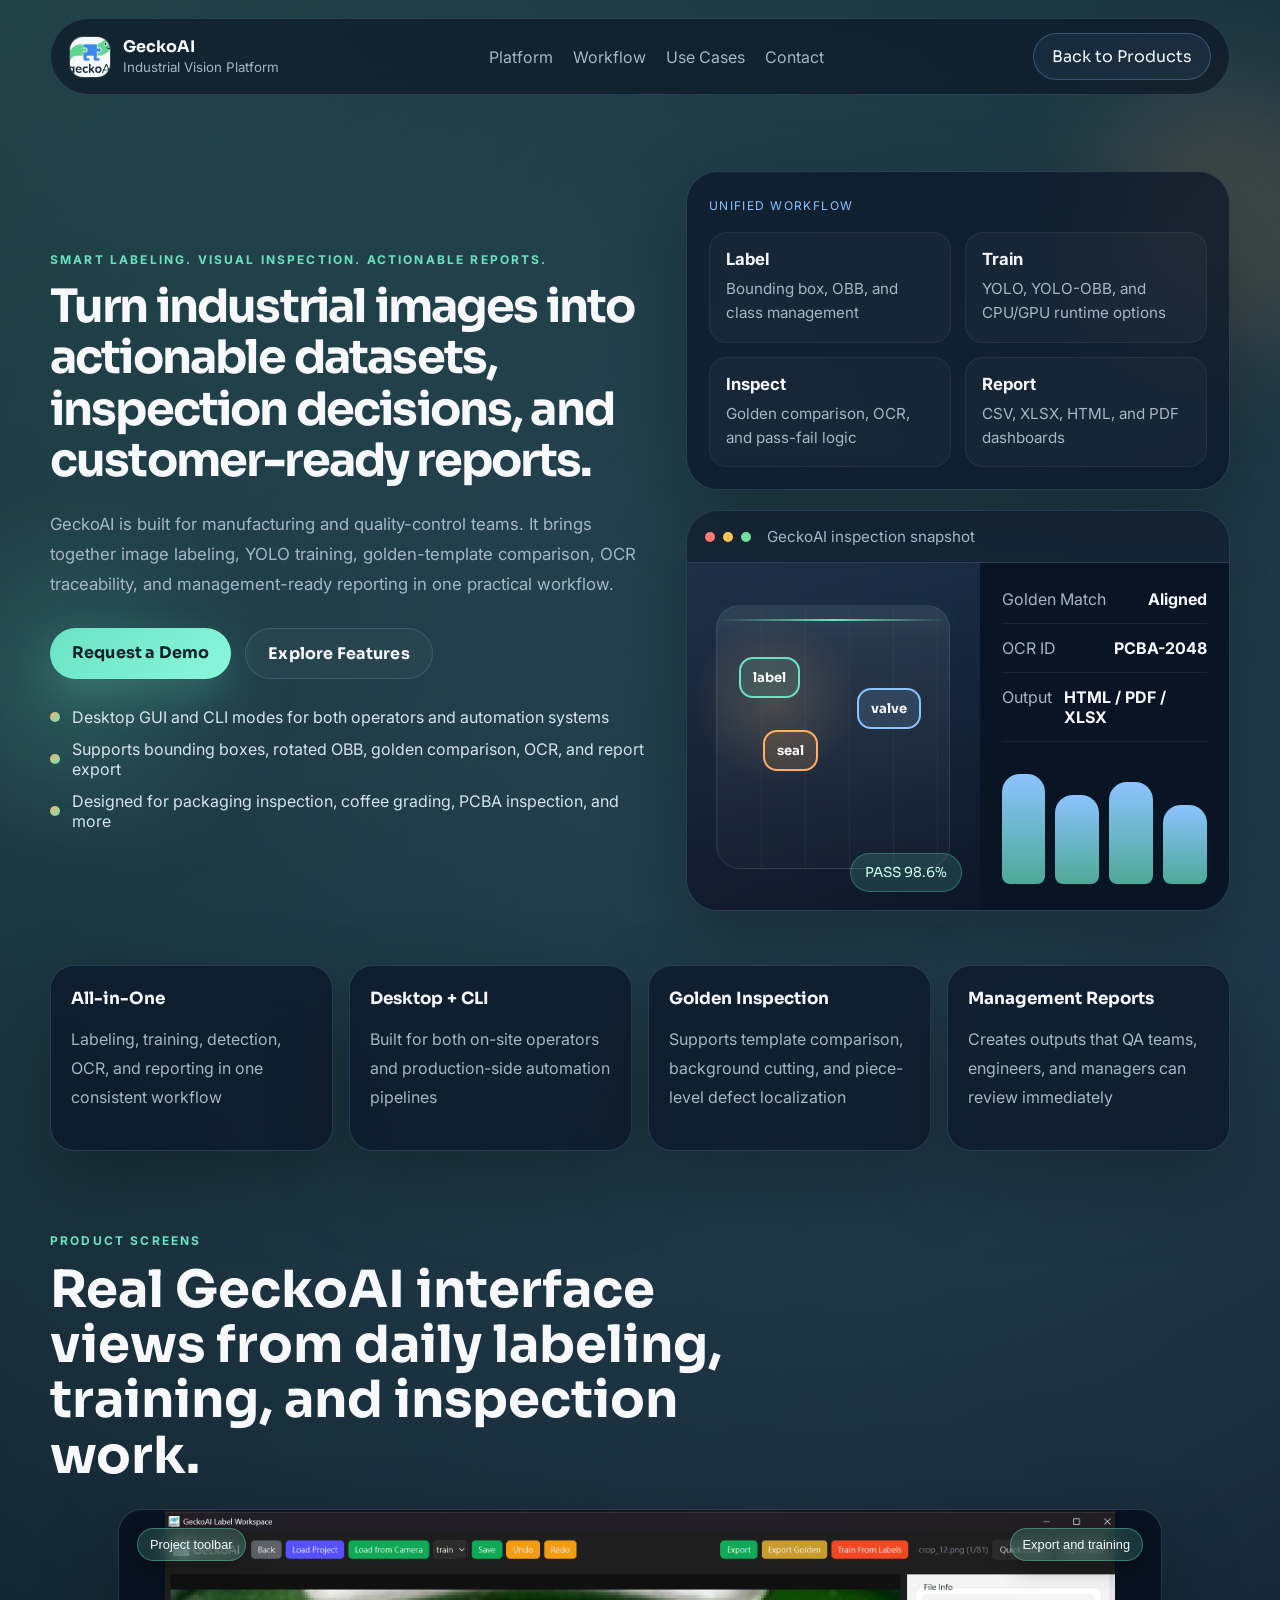
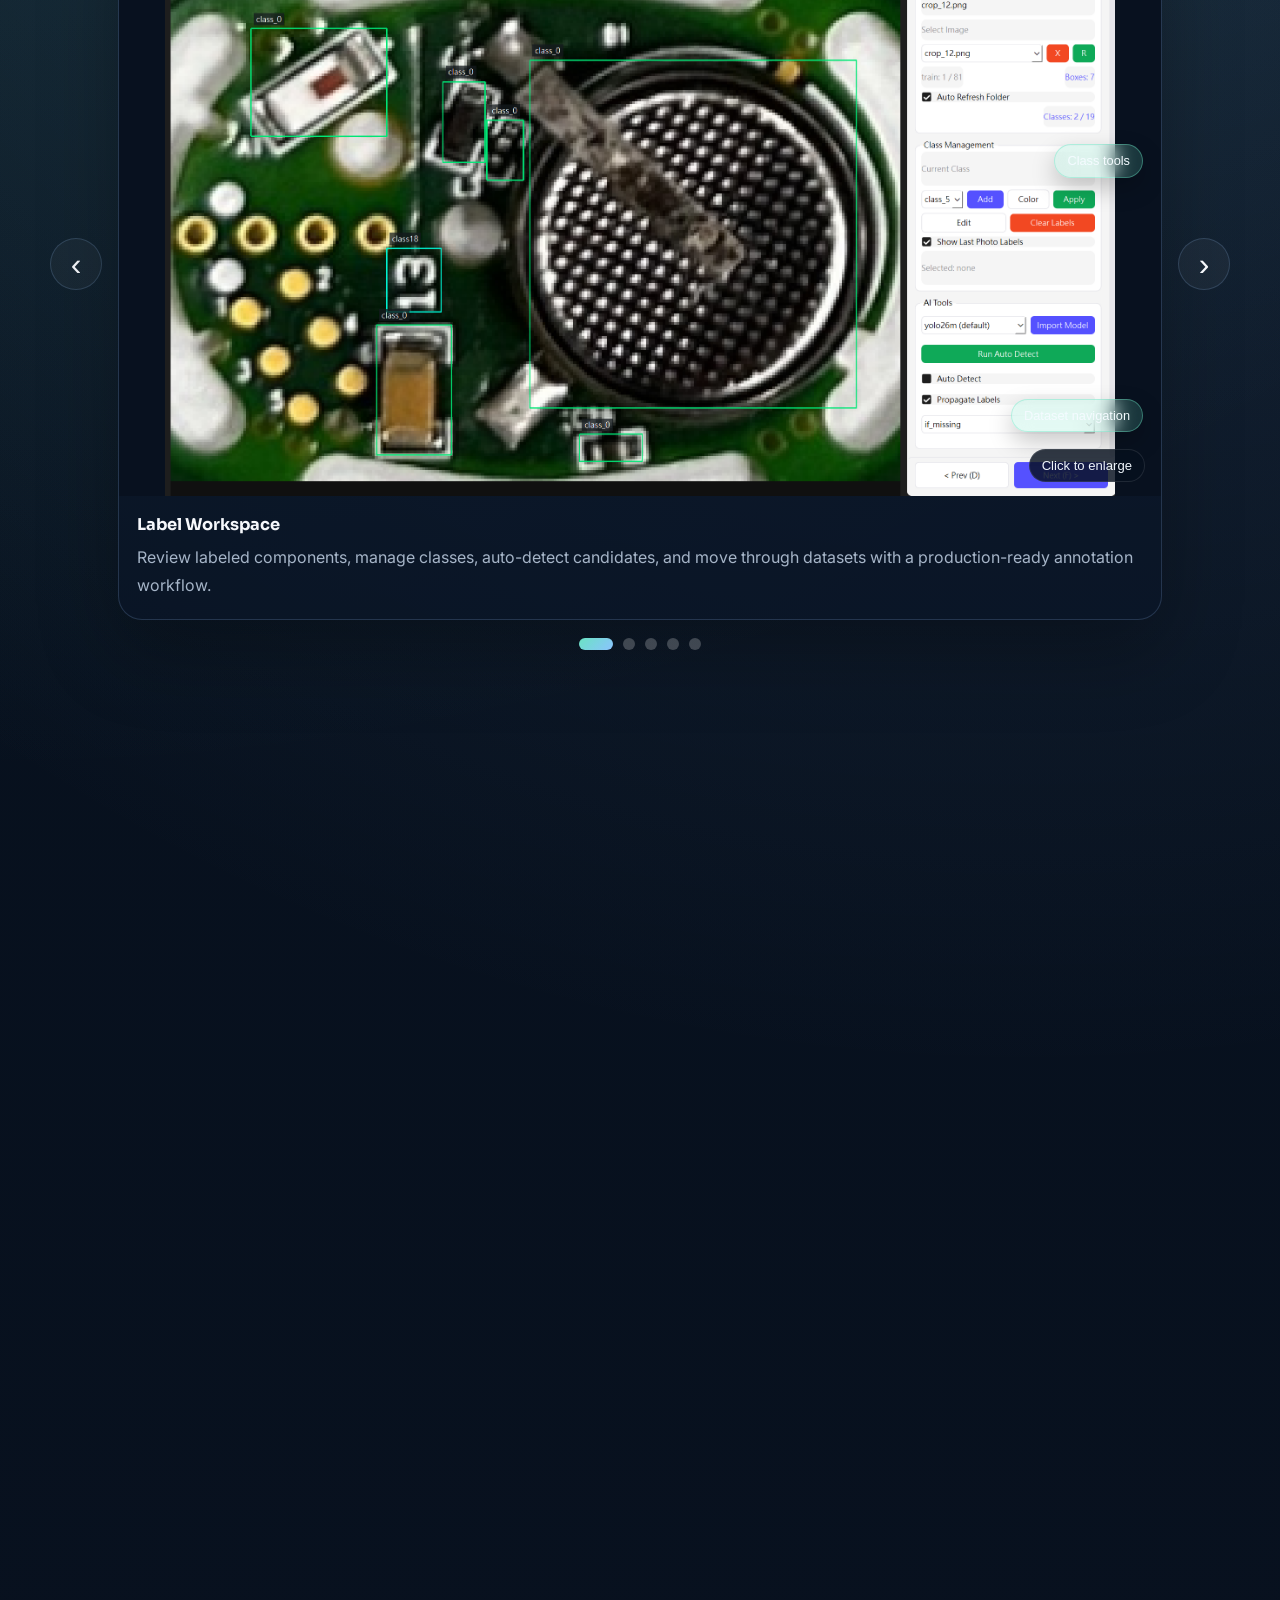
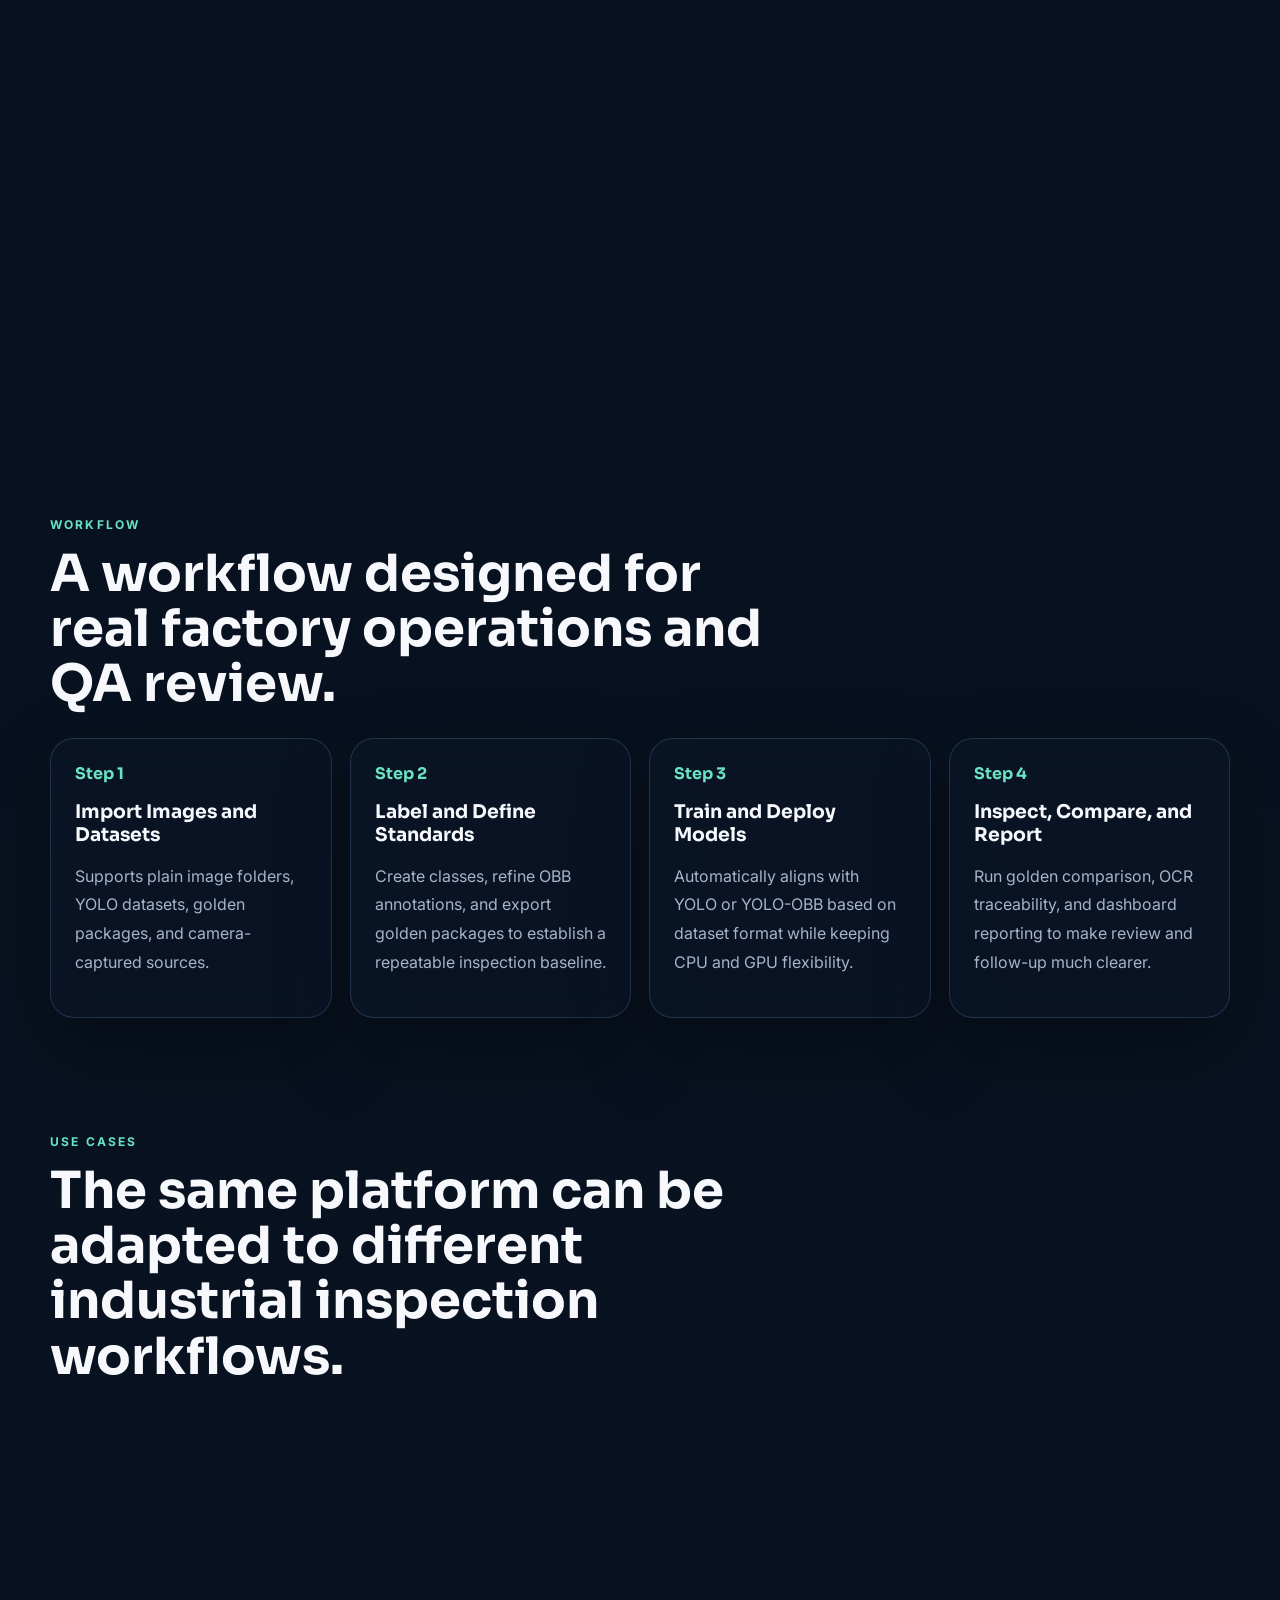
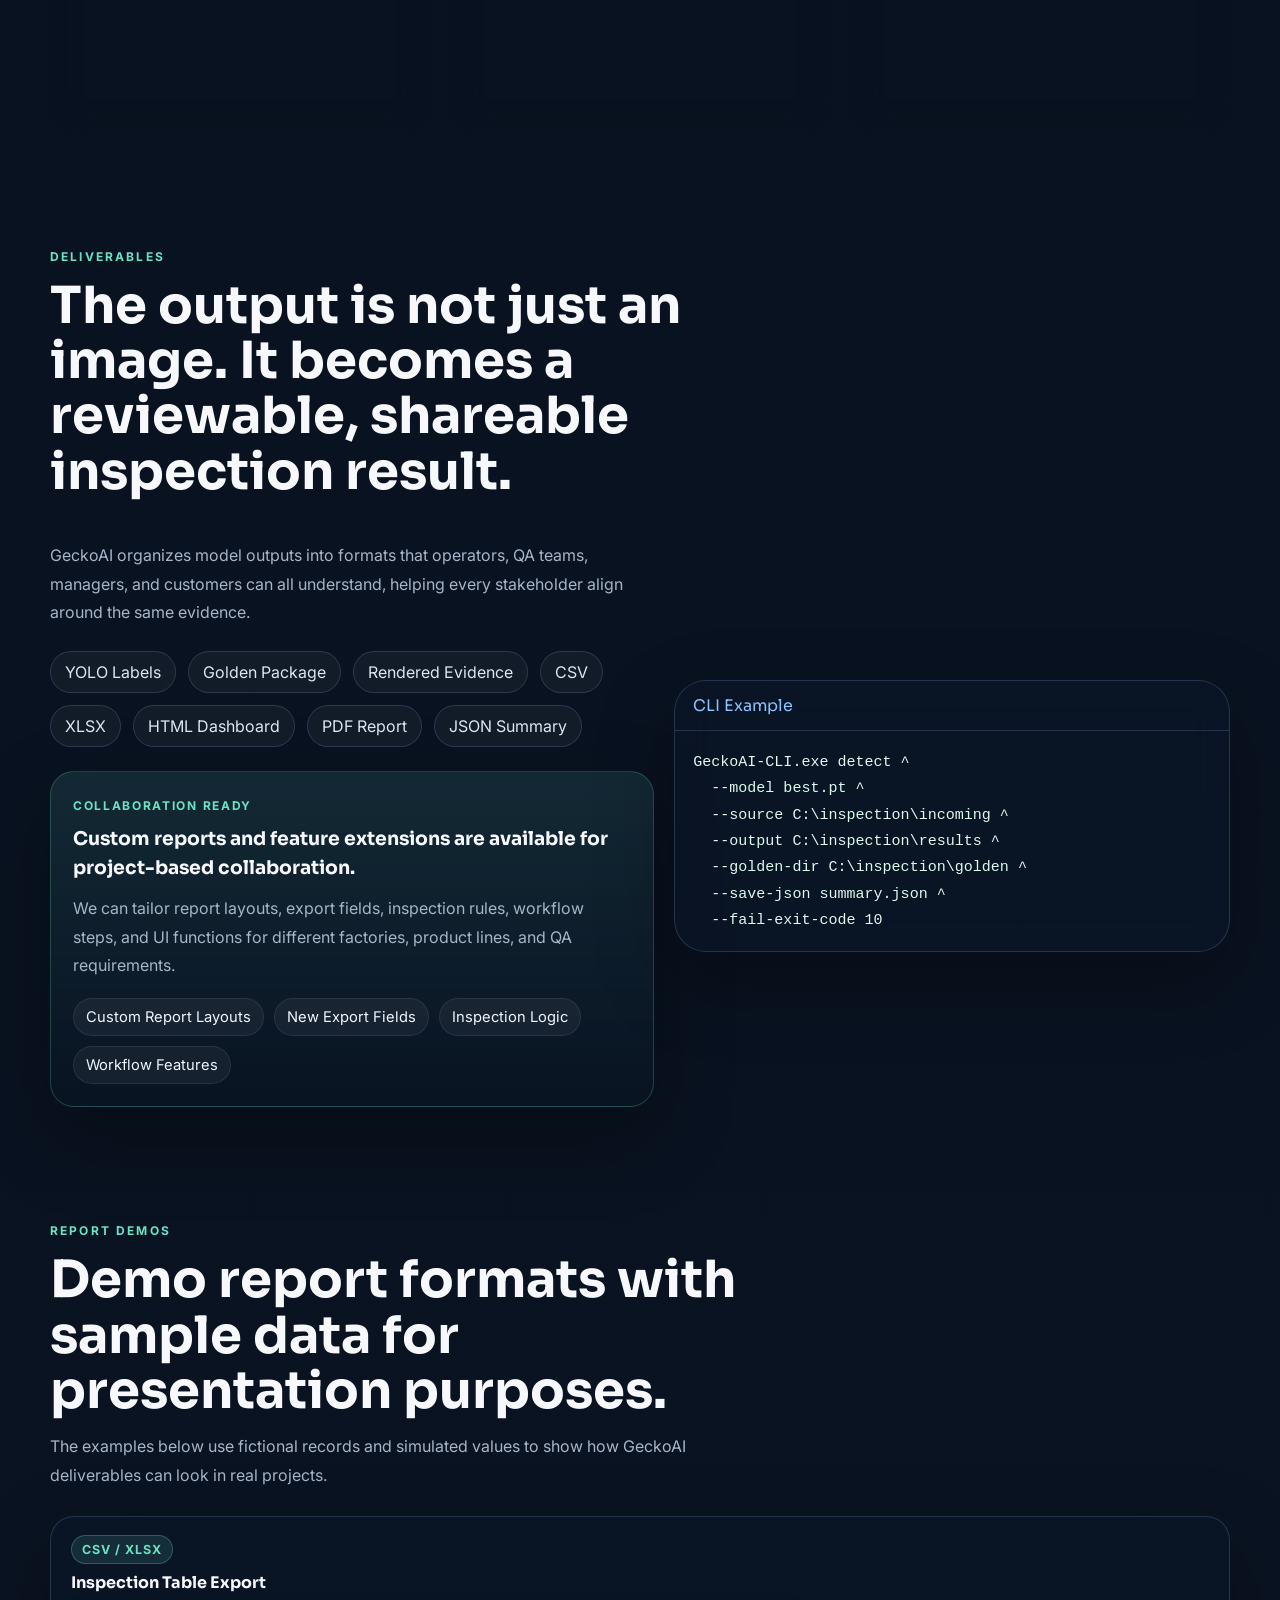
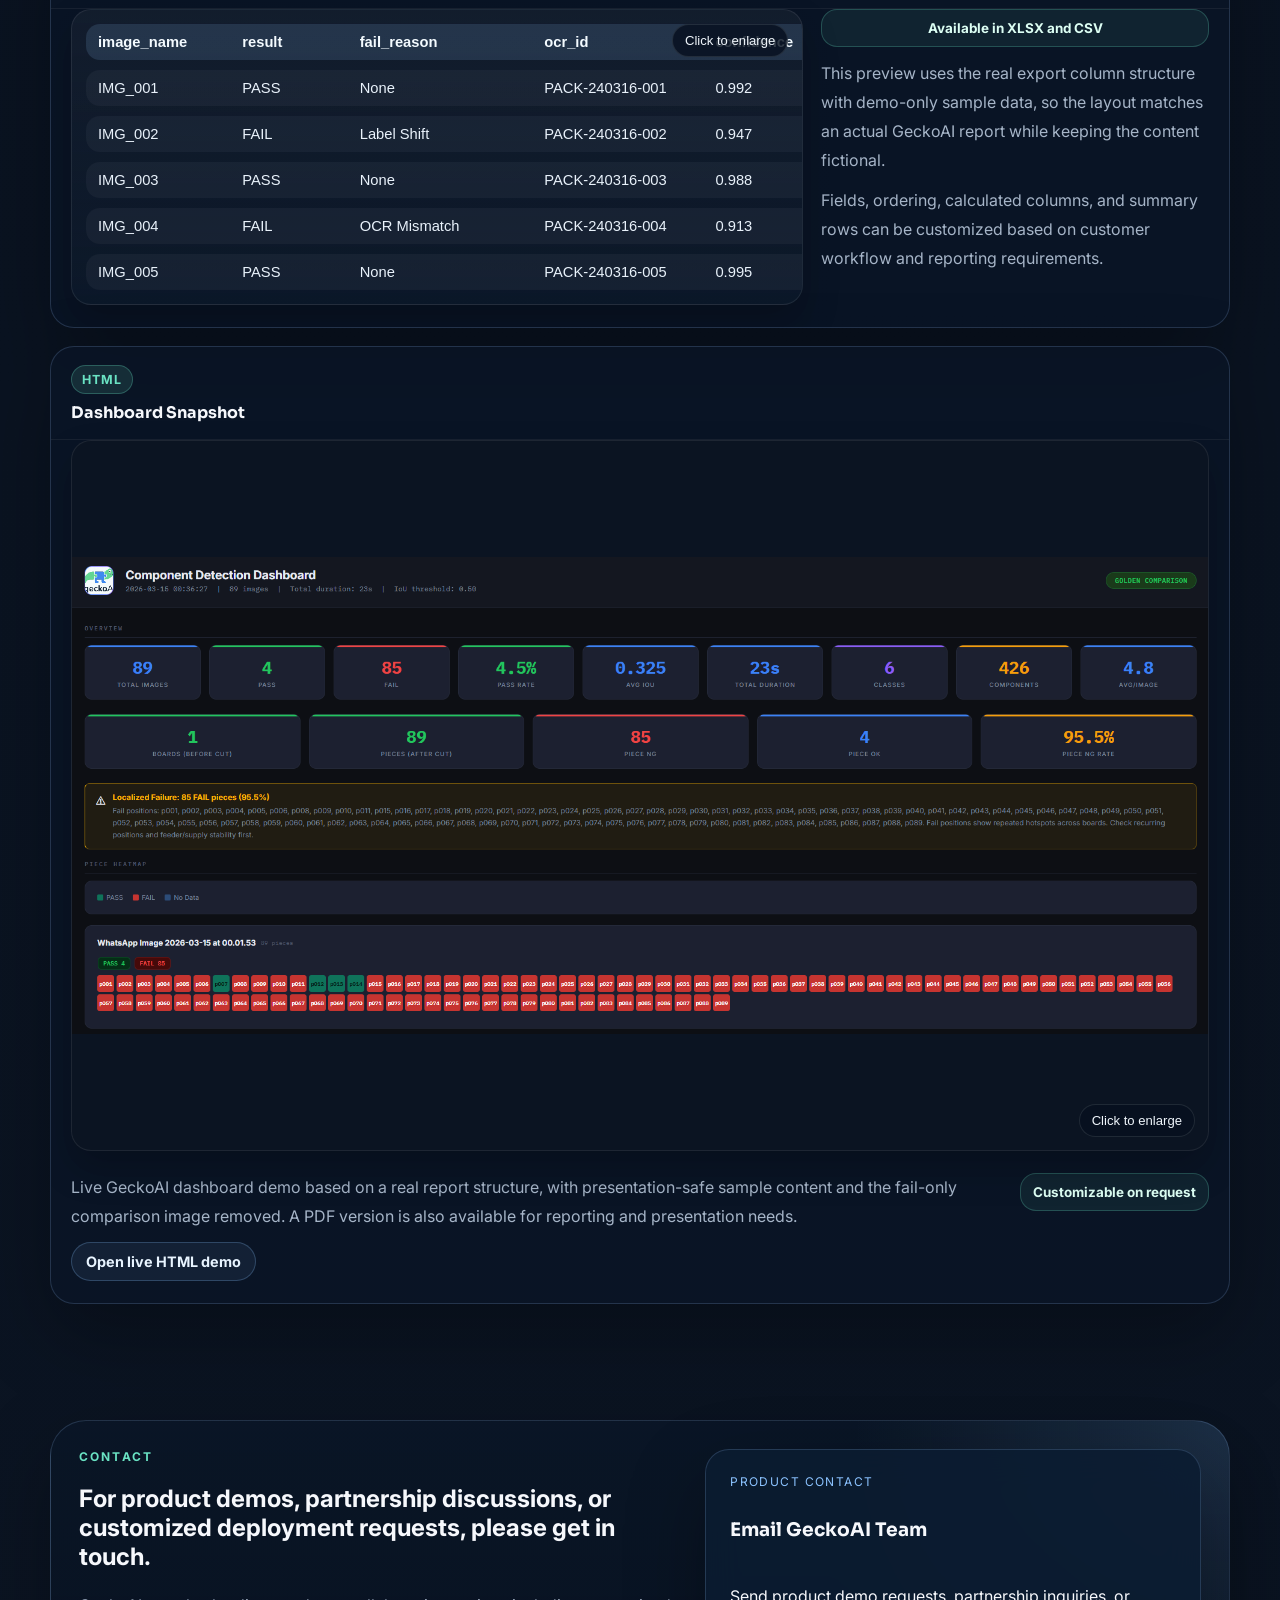
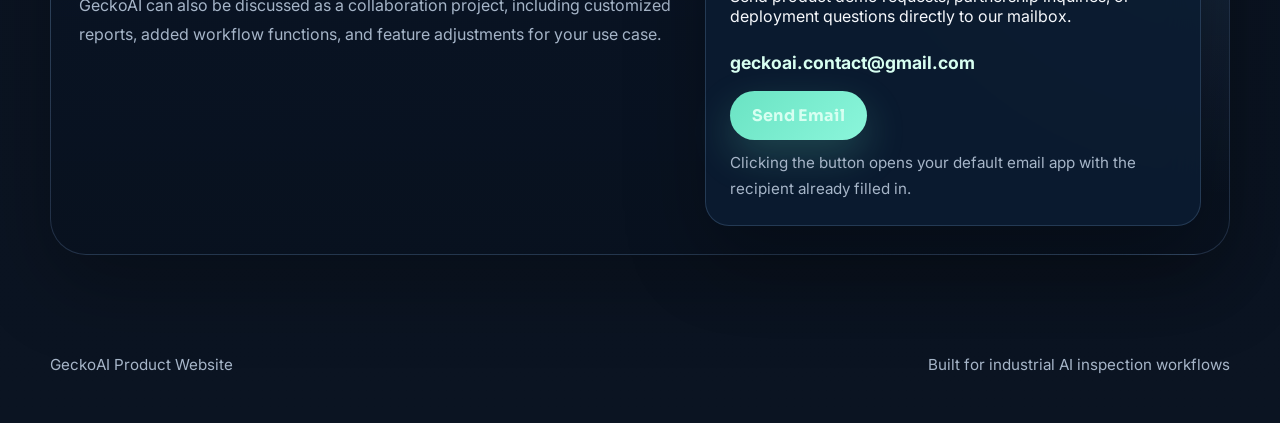
==== computer-vision.html @ 3395bbac "Build multi-product GeckoAI website and monitoring page # Conflicts: #	index.html #	styles.css" ====
<!doctype html>
<html lang="en">
<head>
  <meta charset="utf-8" />
  <meta name="viewport" content="width=device-width, initial-scale=1" />
  <title>GeckoAI | Industrial Vision Platform</title>
  <meta
    name="description"
    content="GeckoAI is an industrial AI vision platform that combines labeling, training, detection, golden comparison, OCR, and reporting."
  />
  <link rel="preconnect" href="https://fonts.googleapis.com" />
  <link rel="preconnect" href="https://fonts.gstatic.com" crossorigin />
  <link
    href="https://fonts.googleapis.com/css2?family=Inter:wght@400;500;700;800&family=Sora:wght@400;600;700;800&display=swap"
    rel="stylesheet"
  />
  <link rel="stylesheet" href="styles.css" />
</head>
<body>
  <div class="site-shell">
    <header class="topbar">
      <a class="brand" href="index.html">
        <span class="brand-mark">
          <img src="assets/app-logo.png" alt="GeckoAI app logo" />
        </span>
        <span class="brand-text">
          <strong>GeckoAI</strong>
          <small>Industrial Vision Platform</small>
        </span>
      </a>
      <nav class="nav">
        <a href="#platform">Platform</a>
        <a href="#workflow">Workflow</a>
        <a href="#scenarios">Use Cases</a>
        <a href="#contact">Contact</a>
      </nav>
      <a class="nav-cta" href="index.html">
        Back to Products
      </a>
    </header>

    <main>
      <section class="hero reveal" id="hero">
        <div class="hero-copy">
          <p class="eyebrow">Smart Labeling. Visual Inspection. Actionable Reports.</p>
          <h1 class="hero-title-compact">Turn industrial images into actionable datasets, inspection decisions, and customer-ready reports.</h1>
          <p class="hero-lead">
            GeckoAI is built for manufacturing and quality-control teams. It brings together image labeling,
            YOLO training, golden-template comparison, OCR traceability, and management-ready reporting in one practical workflow.
          </p>
          <div class="hero-actions">
            <a class="button button-primary" href="#contact">Request a Demo</a>
            <a class="button button-secondary" href="#platform">Explore Features</a>
          </div>
          <ul class="hero-points">
            <li>Desktop GUI and CLI modes for both operators and automation systems</li>
            <li>Supports bounding boxes, rotated OBB, golden comparison, OCR, and report export</li>
            <li>Designed for packaging inspection, coffee grading, PCBA inspection, and more</li>
          </ul>
        </div>

        <div class="hero-stage">
          <div class="signal-card glass">
            <span class="signal-label">Unified Workflow</span>
            <div class="signal-grid">
              <div>
                <strong>Label</strong>
                <p>Bounding box, OBB, and class management</p>
              </div>
              <div>
                <strong>Train</strong>
                <p>YOLO, YOLO-OBB, and CPU/GPU runtime options</p>
              </div>
              <div>
                <strong>Inspect</strong>
                <p>Golden comparison, OCR, and pass-fail logic</p>
              </div>
              <div>
                <strong>Report</strong>
                <p>CSV, XLSX, HTML, and PDF dashboards</p>
              </div>
            </div>
          </div>

          <div class="preview-panel glass">
            <div class="preview-header">
              <span class="dot red"></span>
              <span class="dot amber"></span>
              <span class="dot green"></span>
              <span class="preview-title">GeckoAI inspection snapshot</span>
            </div>
            <div class="preview-content">
              <div class="preview-image">
                <span class="scan-line"></span>
                <div class="bbox one">label</div>
                <div class="bbox two">seal</div>
                <div class="bbox three">valve</div>
                <div class="status-chip pass">PASS 98.6%</div>
              </div>
              <div class="preview-report">
                <div class="report-row">
                  <span>Golden Match</span>
                  <strong>Aligned</strong>
                </div>
                <div class="report-row">
                  <span>OCR ID</span>
                  <strong>PCBA-2048</strong>
                </div>
                <div class="report-row">
                  <span>Output</span>
                  <strong>HTML / PDF / XLSX</strong>
                </div>
                <div class="report-bars">
                  <span style="--bar: 92%"></span>
                  <span style="--bar: 74%"></span>
                  <span style="--bar: 85%"></span>
                  <span style="--bar: 66%"></span>
                </div>
              </div>
            </div>
          </div>
        </div>
      </section>

      <section class="stats reveal">
        <article>
          <strong>All-in-One</strong>
          <p>Labeling, training, detection, OCR, and reporting in one consistent workflow</p>
        </article>
        <article>
          <strong>Desktop + CLI</strong>
          <p>Built for both on-site operators and production-side automation pipelines</p>
        </article>
        <article>
          <strong>Golden Inspection</strong>
          <p>Supports template comparison, background cutting, and piece-level defect localization</p>
        </article>
        <article>
          <strong>Management Reports</strong>
          <p>Creates outputs that QA teams, engineers, and managers can review immediately</p>
        </article>
      </section>

      <section class="section reveal" id="screenshots">
        <div class="section-heading">
          <p class="eyebrow">Product Screens</p>
          <h2>Real GeckoAI interface views from daily labeling, training, and inspection work.</h2>
        </div>
        <div class="carousel" data-carousel>
          <button class="carousel-arrow prev" type="button" aria-label="Previous screenshot" data-carousel-prev>
            &#8249;
          </button>
          <div class="carousel-viewport">
            <article class="shot-card is-active" data-slide>
              <button class="shot-image-button" type="button" data-lightbox-trigger data-lightbox-src="assets/label-ui.png" data-lightbox-title="Label Workspace">
                <img src="assets/label-ui.png" alt="GeckoAI label workspace screenshot" />
                <span class="shot-zoom">Click to enlarge</span>
                <span class="shot-tag top-left">Project toolbar</span>
                <span class="shot-tag top-right">Export and training</span>
                <span class="shot-tag mid-right">Class tools</span>
                <span class="shot-tag bottom-right">Dataset navigation</span>
              </button>
              <div class="shot-copy">
                <strong>Label Workspace</strong>
                <p>Review labeled components, manage classes, auto-detect candidates, and move through datasets with a production-ready annotation workflow.</p>
              </div>
            </article>
            <article class="shot-card" data-slide>
              <button class="shot-image-button" type="button" data-lightbox-trigger data-lightbox-src="assets/detect-ui.png" data-lightbox-title="Detect Workspace">
                <img src="assets/detect-ui.png" alt="GeckoAI detect workspace screenshot" />
                <span class="shot-zoom">Click to enlarge</span>
                <span class="shot-tag top-left">Detection overlays</span>
                <span class="shot-tag top-right">Mode controls</span>
                <span class="shot-tag mid-right">Detected classes</span>
                <span class="shot-tag bottom-right">Fast image review</span>
              </button>
              <div class="shot-copy">
                <strong>Detect Workspace</strong>
                <p>Inspect product images with detection overlays, class summaries, and a focused review panel for fast pass-fail analysis.</p>
              </div>
            </article>
            <article class="shot-card" data-slide>
              <button class="shot-image-button" type="button" data-lightbox-trigger data-lightbox-src="assets/train-ui.png" data-lightbox-title="Training Setup">
                <img src="assets/train-ui.png" alt="GeckoAI training settings screenshot" />
                <span class="shot-zoom">Click to enlarge</span>
                <span class="shot-tag top-right">Theme switch</span>
                <span class="shot-tag mid-left">Output path</span>
                <span class="shot-tag mid-right">Model and device</span>
                <span class="shot-tag bottom-center">Guided training flow</span>
              </button>
              <div class="shot-copy">
                <strong>Training Setup</strong>
                <p>Configure output paths, model weights, epochs, image size, and device settings inside a clean step-by-step training workflow.</p>
              </div>
            </article>
            <article class="shot-card" data-slide>
              <button class="shot-image-button" type="button" data-lightbox-trigger data-lightbox-src="demo-reports/demobeforecut.jpeg" data-lightbox-title="Background Cut Result">
                <img src="demo-reports/demobeforecut.jpeg" alt="GeckoAI background cut source image" />
                <span class="shot-zoom">Click to enlarge</span>
                <span class="shot-tag top-left">Background removed</span>
                <span class="shot-tag top-right">Golden board output</span>
                <span class="shot-tag bottom-center">Ready for comparison workflow</span>
              </button>
              <div class="shot-copy">
                <strong>Background Cut</strong>
                <p>Extract the product region from a noisy image background so downstream golden comparison and defect inspection stay focused on the true board area.</p>
              </div>
            </article>
            <article class="shot-card" data-slide>
              <button class="shot-image-button" type="button" data-lightbox-trigger data-lightbox-src="assets/template-cut-piece.png" data-lightbox-title="Template Cut Result">
                <img src="assets/template-cut-piece.png" alt="GeckoAI template cut piece result" />
                <span class="shot-zoom">Click to enlarge</span>
                <span class="shot-tag top-left">Template piece</span>
                <span class="shot-tag top-right">Golden reference crop</span>
                <span class="shot-tag bottom-center">Used for piece-level matching</span>
              </button>
              <div class="shot-copy">
                <strong>Template Cut</strong>
                <p>Generate reusable golden-template pieces for component-level matching, alignment checks, and localized inspection logic in repeatable QA flows.</p>
              </div>
            </article>
          </div>
          <button class="carousel-arrow next" type="button" aria-label="Next screenshot" data-carousel-next>
            &#8250;
          </button>
        </div>
        <div class="carousel-dots" data-carousel-dots>
          <button class="is-active" type="button" aria-label="Go to screenshot 1" data-carousel-dot></button>
          <button type="button" aria-label="Go to screenshot 2" data-carousel-dot></button>
          <button type="button" aria-label="Go to screenshot 3" data-carousel-dot></button>
          <button type="button" aria-label="Go to screenshot 4" data-carousel-dot></button>
          <button type="button" aria-label="Go to screenshot 5" data-carousel-dot></button>
        </div>
      </section>

      <section class="section reveal" id="platform">
        <div class="section-heading">
          <p class="eyebrow">Platform Capabilities</p>
          <h2>One platform connecting dataset preparation, model training, and inspection decisions.</h2>
        </div>
        <div class="card-grid">
          <article class="feature-card">
            <span class="card-index">01</span>
            <h3>Label Workspace</h3>
            <p>Annotate with standard boxes or rotated OBB, manage classes, edit faster with undo-redo, and accelerate work with model-assisted labeling.</p>
          </article>
          <article class="feature-card">
            <span class="card-index">02</span>
            <h3>Detect Workspace</h3>
            <p>Run batch detection, golden comparison, background-cut inspection, fail-reason analysis, and visual evidence export for every image.</p>
          </article>
          <article class="feature-card">
            <span class="card-index">03</span>
            <h3>Training Workflow</h3>
            <p>Train YOLO or YOLO-OBB models with flexible CPU-GPU runtime selection, progress tracking, and packaged deployment support.</p>
          </article>
          <article class="feature-card">
            <span class="card-index">04</span>
            <h3>Automation-Ready CLI</h3>
            <p>Integrate with MES, schedulers, or factory scripts using watch mode, JSON summaries, and exit-code control.</p>
          </article>
        </div>
      </section>

      <section class="section reveal" id="video-workflow">
        <div class="section-heading">
          <p class="eyebrow">Video Workflow</p>
          <h2>GeckoAI also covers video labeling and video-based detection workflows.</h2>
        </div>
        <div class="card-grid">
          <article class="feature-card">
            <span class="card-index">01</span>
            <h3>Load From Video in Label Mode</h3>
            <p>Load from Video extracts a video into frame images, opens them directly in label mode, and shows frame progress together with total video duration.</p>
          </article>
          <article class="feature-card">
            <span class="card-index">02</span>
            <h3>Timeline and Frame Navigation</h3>
            <p>A video timeline bar appears below the canvas, shows both time and frame progress, and lets users drag quickly to another extracted frame.</p>
          </article>
          <article class="feature-card">
            <span class="card-index">03</span>
            <h3>Track and Keyframe Tools</h3>
            <p>Video-only tools support Start Track, Track ID reassignment, Keyframe interpolation, plus Occluded and Outside states for tracked objects across frames.</p>
          </article>
          <article class="feature-card">
            <span class="card-index">04</span>
            <h3>Video and Camera Detect Inputs</h3>
            <p>Detect mode setup can now start from Camera, Image Folder, or Video File, including camera detect-by-frame and operator-triggered capture workflows.</p>
          </article>
        </div>
      </section>

      <section class="section workflow reveal" id="workflow">
        <div class="section-heading">
          <p class="eyebrow">Workflow</p>
          <h2>A workflow designed for real factory operations and QA review.</h2>
        </div>
        <div class="timeline">
          <article class="timeline-step">
            <span>Step 1</span>
            <h3>Import Images and Datasets</h3>
            <p>Supports plain image folders, YOLO datasets, golden packages, and camera-captured sources.</p>
          </article>
          <article class="timeline-step">
            <span>Step 2</span>
            <h3>Label and Define Standards</h3>
            <p>Create classes, refine OBB annotations, and export golden packages to establish a repeatable inspection baseline.</p>
          </article>
          <article class="timeline-step">
            <span>Step 3</span>
            <h3>Train and Deploy Models</h3>
            <p>Automatically aligns with YOLO or YOLO-OBB based on dataset format while keeping CPU and GPU flexibility.</p>
          </article>
          <article class="timeline-step">
            <span>Step 4</span>
            <h3>Inspect, Compare, and Report</h3>
            <p>Run golden comparison, OCR traceability, and dashboard reporting to make review and follow-up much clearer.</p>
          </article>
        </div>
      </section>

      <section class="section reveal" id="scenarios">
        <div class="section-heading">
          <p class="eyebrow">Use Cases</p>
          <h2>The same platform can be adapted to different industrial inspection workflows.</h2>
        </div>
        <div class="scenario-grid">
          <article class="scenario-card warm">
            <h3>Coffee Bag Packaging Inspection</h3>
            <p>Verify packaging completeness, label placement, seal areas, and valve presence against expected standards.</p>
            <ul>
              <li>Golden comparison for layout consistency</li>
              <li>Pass-fail reasons flow directly into reports</li>
            </ul>
          </article>
          <article class="scenario-card earth">
            <h3>Coffee Bean Grading</h3>
            <p>Count broken beans, black beans, insect damage, and foreign materials to build structured quality datasets.</p>
            <ul>
              <li>Model detection with class-level statistics</li>
              <li>Useful for QA and procurement review</li>
            </ul>
          </article>
          <article class="scenario-card tech">
            <h3>PCBA Defect Inspection</h3>
            <p>Combine background cutting, piece inspection, golden comparison, and OCR to localize missing or shifted components.</p>
            <ul>
              <li>Supports board-level and piece-level analysis</li>
              <li>Writes ID and sub-ID into traceability reports</li>
            </ul>
          </article>
        </div>
      </section>

      <section class="section outputs reveal">
        <div class="section-heading">
          <p class="eyebrow">Deliverables</p>
          <h2>The output is not just an image. It becomes a reviewable, shareable inspection result.</h2>
        </div>
        <div class="outputs-layout">
          <div class="outputs-copy">
            <p>
              GeckoAI organizes model outputs into formats that operators, QA teams, managers, and customers can all understand, helping every stakeholder align around the same evidence.
            </p>
            <div class="output-tags">
              <span>YOLO Labels</span>
              <span>Golden Package</span>
              <span>Rendered Evidence</span>
              <span>CSV</span>
              <span>XLSX</span>
              <span>HTML Dashboard</span>
              <span>PDF Report</span>
              <span>JSON Summary</span>
            </div>
            <div class="custom-note">
              <span class="custom-note-label">Collaboration Ready</span>
              <h3>Custom reports and feature extensions are available for project-based collaboration.</h3>
              <p>
                We can tailor report layouts, export fields, inspection rules, workflow steps, and UI functions for different factories, product lines, and QA requirements.
              </p>
              <div class="custom-tags">
                <span>Custom Report Layouts</span>
                <span>New Export Fields</span>
                <span>Inspection Logic</span>
                <span>Workflow Features</span>
              </div>
            </div>
          </div>
          <div class="terminal-card glass">
            <div class="terminal-head">CLI Example</div>
            <pre><code>GeckoAI-CLI.exe detect ^
  --model best.pt ^
  --source C:\inspection\incoming ^
  --output C:\inspection\results ^
  --golden-dir C:\inspection\golden ^
  --save-json summary.json ^
  --fail-exit-code 10</code></pre>
          </div>
        </div>
      </section>

      <section class="section reveal" id="report-demos">
        <div class="section-heading">
          <p class="eyebrow">Report Demos</p>
          <h2>Demo report formats with sample data for presentation purposes.</h2>
          <p class="section-note">
            The examples below use fictional records and simulated values to show how GeckoAI deliverables can look in real projects.
          </p>
        </div>
        <div class="report-demo-grid">
          <article class="report-demo-card report-demo-card-wide">
            <div class="report-demo-head">
              <span class="report-demo-type">CSV / XLSX</span>
              <strong>Inspection Table Export</strong>
            </div>
            <div class="report-table-layout">
              <button class="report-table-preview report-table-preview-wide report-table-preview-static report-table-button" type="button" data-table-lightbox-trigger data-table-lightbox-title="Inspection Table Export">
                <span class="report-preview-zoom report-preview-zoom-table">Click to enlarge</span>
                <div class="report-table-grid report-table-header report-six-col">
                  <span>image_name</span>
                  <span>result</span>
                  <span>fail_reason</span>
                  <span>ocr_id</span>
                  <span>confidence</span>
                  <span>inspection_time</span>
                </div>
                <div class="report-table-grid report-six-col">
                  <span>IMG_001</span>
                  <span>PASS</span>
                  <span>None</span>
                  <span>PACK-240316-001</span>
                  <span>0.992</span>
                  <span>2026/3/16 08:30</span>
                </div>
                <div class="report-table-grid report-six-col">
                  <span>IMG_002</span>
                  <span>FAIL</span>
                  <span>Label Shift</span>
                  <span>PACK-240316-002</span>
                  <span>0.947</span>
                  <span>2026/3/16 08:31</span>
                </div>
                <div class="report-table-grid report-six-col">
                  <span>IMG_003</span>
                  <span>PASS</span>
                  <span>None</span>
                  <span>PACK-240316-003</span>
                  <span>0.988</span>
                  <span>2026/3/16 08:31</span>
                </div>
                <div class="report-table-grid report-six-col">
                  <span>IMG_004</span>
                  <span>FAIL</span>
                  <span>OCR Mismatch</span>
                  <span>PACK-240316-004</span>
                  <span>0.913</span>
                  <span>2026/3/16 08:32</span>
                </div>
                <div class="report-table-grid report-six-col">
                  <span>IMG_005</span>
                  <span>PASS</span>
                  <span>None</span>
                  <span>PACK-240316-005</span>
                  <span>0.995</span>
                  <span>2026/3/16 08:33</span>
                </div>
              </button>
              <div class="report-format-note">
                <span class="report-custom-note">Available in XLSX and CSV</span>
                <p>This preview uses the real export column structure with demo-only sample data, so the layout matches an actual GeckoAI report while keeping the content fictional.</p>
                <p>Fields, ordering, calculated columns, and summary rows can be customized based on customer workflow and reporting requirements.</p>
              </div>
            </div>
          </article>
          <article class="report-demo-card report-demo-card-wide">
            <div class="report-demo-head">
              <span class="report-demo-type">HTML</span>
              <strong>Dashboard Snapshot</strong>
            </div>
            <button class="report-preview-button report-image-preview report-image-preview-contain" type="button" data-lightbox-trigger data-lightbox-src="demo-reports/html_screenshot.png" data-lightbox-title="HTML Demo Preview">
              <img src="demo-reports/html_screenshot.png" alt="HTML demo file preview" />
              <span class="report-preview-zoom">Click to enlarge</span>
            </button>
            <div class="report-demo-meta">
              <div class="report-demo-copy">
                <p>Live GeckoAI dashboard demo based on a real report structure, with presentation-safe sample content and the fail-only comparison image removed. A PDF version is also available for reporting and presentation needs.</p>
                <a class="report-demo-link" href="demo-reports/detect_results_20260315_003625_dashboard.html" target="_blank" rel="noreferrer">Open live HTML demo</a>
              </div>
              <span class="report-custom-note">Customizable on request</span>
            </div>
          </article>
        </div>
      </section>

      <section class="section contact reveal" id="contact">
        <div class="contact-panel">
          <div>
            <p class="eyebrow">Contact</p>
            <h2>For product demos, partnership discussions, or customized deployment requests, please get in touch.</h2>
            <p class="contact-note">
              GeckoAI can also be discussed as a collaboration project, including customized reports, added workflow functions, and feature adjustments for your use case.
            </p>
          </div>
          <div class="contact-card">
            <span class="contact-label">Product Contact</span>
            <h3>Email GeckoAI Team</h3>
            <p>Send product demo requests, partnership inquiries, or deployment questions directly to our mailbox.</p>
            <a class="contact-email" href="mailto:geckoai.contact@gmail.com?subject=GeckoAI%20Product%20Inquiry">
              geckoai.contact@gmail.com
            </a>
            <a class="button button-primary contact-button" href="mailto:geckoai.contact@gmail.com?subject=GeckoAI%20Product%20Inquiry&body=Hello%20GeckoAI%20team%2C%0A%0AI%20would%20like%20to%20learn%20more%20about%20your%20product.%0A">
              Send Email
            </a>
            <p class="contact-help">Clicking the button opens your default email app with the recipient already filled in.</p>
          </div>
        </div>
      </section>
    </main>

    <footer class="footer">
      <p>GeckoAI Product Website</p>
      <p>Built for industrial AI inspection workflows</p>
    </footer>
  </div>

  <div class="lightbox" id="lightbox" aria-hidden="true">
    <button class="lightbox-close" type="button" aria-label="Close image viewer" data-lightbox-close>&times;</button>
    <div class="lightbox-dialog">
      <img src="" alt="" id="lightboxImage" />
      <div class="lightbox-html" id="lightboxHtml"></div>
      <div class="lightbox-caption" id="lightboxCaption"></div>
    </div>
  </div>

  <script src="app.js"></script>
</body>
</html>
---- styles.css ----
:root {
  --bg: #08111f;
  --panel: rgba(10, 22, 39, 0.72);
  --panel-strong: rgba(12, 28, 49, 0.9);
  --line: rgba(157, 201, 255, 0.18);
  --text: #f6f8fc;
  --muted: #a6b5c8;
  --accent: #6ae3c3;
  --accent-2: #ffb15f;
  --accent-3: #8bc3ff;
  --shadow: 0 30px 80px rgba(0, 0, 0, 0.28);
  --radius-xl: 32px;
  --radius-lg: 24px;
  --radius-md: 18px;
  --content-width: 1180px;
}

* { box-sizing: border-box; }
html { scroll-behavior: smooth; }

body {
  margin: 0;
  color: var(--text);
  font-family: "Inter", sans-serif;
  background:
    radial-gradient(circle at top left, rgba(106, 227, 195, 0.2), transparent 28%),
    radial-gradient(circle at 80% 10%, rgba(139, 195, 255, 0.18), transparent 24%),
    linear-gradient(180deg, #06101c 0%, #08111f 42%, #0b1422 100%);
  min-height: 100vh;
}

a { color: inherit; text-decoration: none; }
.site-shell { position: relative; overflow: hidden; }
.site-shell::before,
.site-shell::after {
  content: "";
  position: fixed;
  pointer-events: none;
  z-index: 0;
  border-radius: 999px;
  filter: blur(60px);
}
.site-shell::before {
  width: 260px;
  height: 260px;
  top: 10%;
  right: -80px;
  background: rgba(255, 177, 95, 0.16);
}
.site-shell::after {
  width: 220px;
  height: 220px;
  bottom: 12%;
  left: -40px;
  background: rgba(106, 227, 195, 0.18);
}

.topbar, main, .footer { position: relative; z-index: 1; }

.topbar {
  width: min(calc(100% - 32px), var(--content-width));
  margin: 18px auto 0;
  padding: 14px 18px;
  display: flex;
  align-items: center;
  justify-content: space-between;
  gap: 16px;
  border: 1px solid var(--line);
  border-radius: 999px;
  background: rgba(8, 17, 31, 0.58);
  backdrop-filter: blur(18px);
}

.brand { display: flex; align-items: center; gap: 12px; }
.brand-mark {
  width: 42px;
  height: 42px;
  display: grid;
  place-items: center;
  border-radius: 14px;
  background: rgba(255, 255, 255, 0.08);
  border: 1px solid rgba(255, 255, 255, 0.08);
  overflow: hidden;
}

.brand-mark img {
  width: 100%;
  height: 100%;
  object-fit: cover;
}

.brand-text { display: flex; flex-direction: column; line-height: 1.05; }
.brand-text strong,
.nav-cta,
.button,
.section-heading h2,
.feature-card h3,
.scenario-card h3,
.timeline-step h3,
.contact-card h3,
.hero h1 { font-family: "Sora", sans-serif; }
.brand-text small { color: var(--muted); margin-top: 4px; }
.nav { display: flex; gap: 20px; color: var(--muted); }
.nav a:hover, .nav a.active { color: var(--text); }
.nav-cta,
.button { transition: transform 180ms ease, box-shadow 180ms ease, border-color 180ms ease; }
.nav-cta {
  padding: 12px 18px;
  border-radius: 999px;
  border: 1px solid rgba(139, 195, 255, 0.28);
  background: rgba(139, 195, 255, 0.08);
}
main {
  width: min(calc(100% - 32px), var(--content-width));
  margin: 0 auto;
}

.hero {
  display: grid;
  grid-template-columns: minmax(0, 1.05fr) minmax(320px, 0.95fr);
  gap: 34px;
  align-items: center;
  padding: 76px 0 42px;
}

.hero-browser {
  min-height: calc(100vh - 150px);
  align-items: center;
}

.eyebrow {
  margin: 0 0 14px;
  color: var(--accent);
  text-transform: uppercase;
  letter-spacing: 0.18em;
  font-size: 12px;
  font-weight: 700;
}

.hero h1 {
  margin: 0;
  font-size: clamp(2.8rem, 6vw, 5rem);
  line-height: 1.02;
  letter-spacing: -0.04em;
}

.hero h1.hero-title-compact {
  font-size: clamp(1.9rem, 3.6vw, 3rem);
  line-height: 1.12;
}

.hero-lead,
.contact-note,
.timeline-step p,
.feature-card p,
.scenario-card p,
.outputs-copy p,
.stats p {
  color: var(--muted);
  line-height: 1.8;
}

.hero-lead {
  max-width: 62ch;
  margin: 22px 0 0;
  font-size: 1.05rem;
}

.hero-actions {
  display: flex;
  flex-wrap: wrap;
  gap: 14px;
  margin: 28px 0;
}

.button {
  padding: 14px 22px;
  border-radius: 999px;
  font-weight: 700;
  letter-spacing: 0.01em;
}
.button:hover,
.nav-cta:hover { transform: translateY(-2px); }

.button-primary {
  background: linear-gradient(135deg, var(--accent), #8bf6db);
  color: #08202a;
  box-shadow: 0 16px 40px rgba(106, 227, 195, 0.22);
}
.button-secondary {
  border: 1px solid var(--line);
  background: rgba(255, 255, 255, 0.03);
}

.hero-points {
  list-style: none;
  padding: 0;
  margin: 0;
  display: grid;
  gap: 12px;
}
.hero-points li {
  display: flex;
  align-items: center;
  gap: 12px;
  color: #d7e3ef;
}
.hero-points li::before {
  content: "";
  width: 10px;
  height: 10px;
  border-radius: 999px;
  background: linear-gradient(135deg, var(--accent-2), var(--accent));
  flex: 0 0 auto;
}

.hero-stage { display: grid; gap: 20px; }
.glass,
.feature-card,
.scenario-card,
.timeline-step,
.stats article,
.contact-card {
  border: 1px solid var(--line);
  background: var(--panel);
  backdrop-filter: blur(18px);
  box-shadow: var(--shadow);
}

.signal-card,
.preview-panel,
.terminal-card { border-radius: var(--radius-xl); }
.signal-card { padding: 22px; }

.signal-label,
.contact-label,
.card-index {
  display: inline-flex;
  align-items: center;
  gap: 8px;
  font-size: 12px;
  letter-spacing: 0.12em;
  text-transform: uppercase;
  color: var(--accent-3);
}

.signal-grid {
  margin-top: 18px;
  display: grid;
  grid-template-columns: 1fr 1fr;
  gap: 14px;
}
.signal-grid div {
  padding: 16px;
  border-radius: var(--radius-md);
  background: rgba(255, 255, 255, 0.03);
  border: 1px solid rgba(255, 255, 255, 0.05);
}
.signal-grid strong { font-size: 1.05rem; }
.signal-grid p {
  margin: 8px 0 0;
  color: var(--muted);
  line-height: 1.6;
  font-size: 0.95rem;
}

.preview-panel { overflow: hidden; }
.preview-header {
  display: flex;
  align-items: center;
  gap: 8px;
  padding: 16px 18px;
  border-bottom: 1px solid var(--line);
  background: rgba(255, 255, 255, 0.02);
}
.dot { width: 10px; height: 10px; border-radius: 999px; }
.red { background: #ff7b78; }
.amber { background: #ffc35a; }
.green { background: #72df9d; }
.preview-title { margin-left: 8px; color: var(--muted); font-size: 0.95rem; }
.preview-content { display: grid; grid-template-columns: 1.08fr 0.92fr; }

.output-brief-wrap {
  padding: 14px;
  background: rgba(8, 17, 31, 0.72);
}

.output-brief-table {
  width: 100%;
  border-collapse: collapse;
  border: 1px solid rgba(255, 255, 255, 0.08);
  border-radius: 18px;
  overflow: hidden;
}

.output-brief-table th,
.output-brief-table td {
  padding: 10px 12px;
  text-align: left;
  vertical-align: top;
  border-bottom: 1px solid rgba(255, 255, 255, 0.06);
}

.output-brief-table th {
  background: rgba(139, 195, 255, 0.12);
  color: #f4fbff;
  font-family: "Sora", sans-serif;
  font-size: 0.82rem;
}

.output-brief-table td {
  background: rgba(255, 255, 255, 0.03);
  color: #dbe6f2;
  line-height: 1.45;
  font-size: 0.88rem;
}

.output-brief-table tbody tr:last-child td {
  border-bottom: 0;
}

.output-brief-table td:first-child {
  width: 24%;
  min-width: 120px;
  color: #f0f8ff;
  font-weight: 700;
}

.preview-image {
  position: relative;
  min-height: 340px;
  background:
    linear-gradient(140deg, rgba(255, 255, 255, 0.05), transparent),
    radial-gradient(circle at 30% 40%, rgba(255, 177, 95, 0.18), transparent 28%),
    linear-gradient(180deg, #13253c, #0c1728);
  overflow: hidden;
}

.preview-image::before {
  content: "";
  position: absolute;
  inset: 12% 10%;
  border-radius: 24px;
  background:
    linear-gradient(180deg, rgba(255, 255, 255, 0.08), rgba(255, 255, 255, 0.02)),
    repeating-linear-gradient(90deg, rgba(255, 255, 255, 0.04) 0, rgba(255, 255, 255, 0.04) 1px, transparent 1px, transparent 44px);
  border: 1px solid rgba(255, 255, 255, 0.07);
}

.preview-image-monitor::before {
  inset: 10% 8%;
  background:
    linear-gradient(180deg, rgba(255, 255, 255, 0.08), rgba(255, 255, 255, 0.02)),
    linear-gradient(180deg, rgba(255, 212, 74, 0.08), rgba(106, 227, 195, 0.03));
}

.monitor-chip {
  position: absolute;
  z-index: 2;
  padding: 10px 14px;
  border-radius: 999px;
  background: rgba(7, 17, 31, 0.78);
  border: 1px solid rgba(255, 255, 255, 0.09);
  color: #eef5fd;
  font-family: "Sora", sans-serif;
  font-size: 0.8rem;
}

.monitor-chip.top {
  top: 18%;
  left: 16%;
}

.monitor-chip.left {
  top: 42%;
  left: 16%;
}

.monitor-chip.right {
  top: 58%;
  right: 15%;
}

.monitor-bars {
  position: absolute;
  left: 14%;
  right: 14%;
  bottom: 19%;
  height: 92px;
  display: grid;
  grid-template-columns: repeat(4, 1fr);
  gap: 12px;
  align-items: end;
  z-index: 2;
}

.monitor-bars span {
  display: block;
  height: var(--bar);
  border-radius: 14px 14px 6px 6px;
  background: linear-gradient(180deg, var(--accent-2), var(--accent));
  box-shadow: 0 10px 20px rgba(255, 177, 95, 0.18);
}

.scan-line {
  position: absolute;
  left: 10%;
  right: 10%;
  top: 16%;
  height: 2px;
  background: linear-gradient(90deg, transparent, var(--accent), transparent);
  box-shadow: 0 0 20px rgba(106, 227, 195, 0.45);
  animation: scan 4.8s linear infinite;
}

.bbox,
.status-chip {
  position: absolute;
  z-index: 2;
  font-family: "Sora", sans-serif;
}

.bbox {
  border-radius: 14px;
  padding: 10px 12px;
  border: 2px solid;
  font-size: 0.82rem;
  font-weight: 700;
  backdrop-filter: blur(8px);
}
.bbox.one { top: 27%; left: 18%; border-color: #6ae3c3; background: rgba(106, 227, 195, 0.12); }
.bbox.two { top: 48%; left: 26%; border-color: #ffb15f; background: rgba(255, 177, 95, 0.14); }
.bbox.three { top: 36%; right: 20%; border-color: #8bc3ff; background: rgba(139, 195, 255, 0.14); }

.status-chip {
  right: 18px;
  bottom: 18px;
  padding: 10px 14px;
  border-radius: 999px;
  font-size: 0.86rem;
}
.status-chip.pass {
  background: rgba(106, 227, 195, 0.16);
  border: 1px solid rgba(106, 227, 195, 0.28);
  color: #cffff2;
}

.preview-report {
  padding: 26px 22px;
  display: grid;
  align-content: center;
  gap: 14px;
  background: rgba(8, 17, 31, 0.72);
}
.report-row {
  display: flex;
  justify-content: space-between;
  gap: 12px;
  padding-bottom: 14px;
  border-bottom: 1px solid rgba(255, 255, 255, 0.06);
}
.report-row span { color: var(--muted); }

.report-bars {
  display: grid;
  grid-template-columns: repeat(4, 1fr);
  align-items: end;
  gap: 10px;
  min-height: 120px;
  margin-top: 8px;
}
.report-bars span {
  display: block;
  border-radius: 18px 18px 8px 8px;
  height: var(--bar);
  background: linear-gradient(180deg, var(--accent-3), rgba(106, 227, 195, 0.72));
}

.stats {
  display: grid;
  grid-template-columns: repeat(4, 1fr);
  gap: 16px;
  margin: 12px 0 24px;
}
.stats article {
  padding: 22px 20px;
  border-radius: var(--radius-lg);
}
.stats strong {
  display: block;
  margin-bottom: 10px;
  font-family: "Sora", sans-serif;
  font-size: 1.05rem;
}

.section { padding: 58px 0; }
.section-heading { max-width: 760px; margin-bottom: 26px; }
.section-heading h2 {
  margin: 0;
  font-size: clamp(2rem, 4vw, 3.2rem);
  line-height: 1.08;
}
.section-note {
  margin: 14px 0 0;
  max-width: 72ch;
  color: var(--muted);
  line-height: 1.8;
}

.card-grid,
.scenario-grid,
.product-grid { display: grid; gap: 18px; }
.card-grid { grid-template-columns: repeat(4, 1fr); }
.product-grid { grid-template-columns: repeat(2, minmax(0, 1fr)); }

.function-photo-grid,
.detail-grid,
.placeholder-stack,
.manual-actions {
  display: grid;
  gap: 18px;
}

.function-photo-grid {
  grid-template-columns: repeat(2, minmax(0, 1fr));
}

.detail-grid {
  grid-template-columns: repeat(2, minmax(0, 1fr));
}

.detail-grid-wide {
  grid-template-columns: repeat(4, minmax(0, 1fr));
}

.function-photo-card,
.detail-card {
  border-radius: var(--radius-lg);
  border: 1px solid var(--line);
  background: var(--panel);
  backdrop-filter: blur(18px);
  box-shadow: var(--shadow);
}

.function-photo-card {
  overflow: hidden;
}

.dashboard-shot-card {
  overflow: hidden;
  border-radius: var(--radius-xl);
  border: 1px solid var(--line);
  background: var(--panel);
  backdrop-filter: blur(18px);
  box-shadow: var(--shadow);
  margin-bottom: 18px;
}

.dashboard-shot-stage {
  position: relative;
  display: block;
  width: 100%;
  background: #08111f;
}

.dashboard-shot-stage img {
  display: block;
  width: 100%;
  height: auto;
}

.dashboard-zoom-button {
  position: absolute;
  right: 16px;
  bottom: 14px;
  z-index: 3;
  padding: 8px 12px;
  border-radius: 999px;
  border: 1px solid rgba(255, 255, 255, 0.1);
  background: rgba(7, 17, 31, 0.82);
  color: #eff5fb;
  font-size: 0.82rem;
  cursor: zoom-in;
}

.dashboard-tag {
  position: absolute;
  z-index: 2;
  padding: 0;
  border: 0;
  background: transparent;
  color: #f4fbff;
  font-size: 0.78rem;
  line-height: 1.2;
  box-shadow: 0 10px 24px rgba(0, 0, 0, 0.22);
  cursor: default;
  text-align: left;
}

.dashboard-tag-label {
  display: inline-flex;
  padding: 8px 12px;
  border-radius: 999px;
  background: rgba(7, 17, 31, 0.84);
  border: 1px solid rgba(255, 255, 255, 0.11);
}

.dashboard-detail {
  position: absolute;
  left: 0;
  top: calc(100% + 10px);
  width: 220px;
  padding: 12px 14px;
  border-radius: 16px;
  background: rgba(7, 17, 31, 0.94);
  border: 1px solid rgba(139, 195, 255, 0.18);
  color: #dce7f2;
  line-height: 1.55;
  opacity: 0;
  transform: translateY(6px);
  pointer-events: none;
  transition: opacity 160ms ease, transform 160ms ease;
}

.dashboard-tag:hover .dashboard-detail,
.dashboard-tag:focus-visible .dashboard-detail {
  opacity: 1;
  transform: translateY(0);
}

.dashboard-tag.time .dashboard-detail,
.dashboard-tag.alert .dashboard-detail,
.dashboard-tag.test .dashboard-detail {
  left: auto;
  right: 0;
}

.dashboard-tag.header {
  top: 4.5%;
  left: 18%;
}

.dashboard-tag.production {
  top: 17%;
  left: 4%;
}

.dashboard-tag.operator {
  top: 17%;
  left: 36%;
}

.dashboard-tag.time {
  top: 17%;
  right: 18%;
}

.dashboard-tag.monitor {
  top: 47%;
  left: 3.5%;
}

.dashboard-tag.recommendation {
  top: 47%;
  left: 36%;
}

.dashboard-tag.alert {
  top: 47%;
  right: 20%;
}

.dashboard-tag.workorder {
  top: 80%;
  left: 3.5%;
}

.dashboard-tag.cost {
  top: 80%;
  left: 42%;
}

.dashboard-tag.test {
  top: 80%;
  right: 21%;
}

.function-photo-frame {
  min-height: 260px;
  display: grid;
  place-items: center;
  padding: 20px;
  text-align: center;
  background:
    linear-gradient(135deg, rgba(139, 195, 255, 0.08), rgba(255, 177, 95, 0.08)),
    repeating-linear-gradient(
      45deg,
      rgba(255, 255, 255, 0.04) 0,
      rgba(255, 255, 255, 0.04) 10px,
      transparent 10px,
      transparent 20px
    );
  border-bottom: 1px solid var(--line);
}

.function-photo-frame span {
  display: inline-flex;
  padding: 12px 16px;
  border-radius: 999px;
  background: rgba(8, 17, 31, 0.78);
  border: 1px solid rgba(255, 255, 255, 0.1);
  color: #eef5fd;
  font-family: "Sora", sans-serif;
  font-size: 0.9rem;
}

.function-photo-copy {
  padding: 20px 22px 24px;
}

.function-photo-copy strong,
.detail-card h3 {
  display: block;
  margin: 0 0 10px;
  font-family: "Sora", sans-serif;
  font-size: 1.05rem;
}

.function-photo-copy p,
.detail-card p {
  margin: 0;
  color: var(--muted);
  line-height: 1.8;
}

.detail-card {
  padding: 22px 24px;
}

.detail-card ul {
  margin: 0;
  padding-left: 18px;
  color: #d8e4f0;
  line-height: 1.8;
}

.placeholder-stack {
  grid-template-columns: 1fr;
}

.manual-panel {
  display: grid;
  grid-template-columns: minmax(0, 1.15fr) minmax(260px, 0.85fr);
  gap: 20px;
  padding: 28px;
  border-radius: calc(var(--radius-xl) + 4px);
  border: 1px solid var(--line);
  background:
    radial-gradient(circle at top right, rgba(255, 177, 95, 0.14), transparent 28%),
    linear-gradient(180deg, rgba(10, 22, 39, 0.82), rgba(8, 17, 31, 0.92));
  box-shadow: var(--shadow);
}

.manual-copy h3 {
  margin: 12px 0 12px;
  font-family: "Sora", sans-serif;
  font-size: clamp(1.35rem, 3vw, 1.8rem);
}

.manual-copy p {
  margin: 0;
  color: var(--muted);
  line-height: 1.8;
}

.manual-actions {
  grid-template-columns: 1fr;
  align-content: center;
}

.product-card {
  border-radius: calc(var(--radius-xl) + 4px);
  border: 1px solid var(--line);
  padding: 28px;
  box-shadow: var(--shadow);
  backdrop-filter: blur(18px);
}

.product-card h3 {
  margin: 18px 0 14px;
  font-family: "Sora", sans-serif;
  font-size: clamp(1.5rem, 3vw, 2rem);
}

.product-card p {
  margin: 0;
  color: var(--muted);
  line-height: 1.8;
}

.product-card ul {
  margin: 20px 0 0;
  padding-left: 18px;
  color: #d8e4f0;
  line-height: 1.8;
}

.product-card-head,
.product-actions {
  display: flex;
  align-items: center;
  justify-content: space-between;
  gap: 12px;
}

.product-number,
.product-status {
  display: inline-flex;
  align-items: center;
  justify-content: center;
  min-height: 34px;
  padding: 8px 14px;
  border-radius: 999px;
  font-family: "Sora", sans-serif;
  font-size: 0.82rem;
  font-weight: 700;
  letter-spacing: 0.08em;
  text-transform: uppercase;
}

.product-number {
  background: rgba(255, 255, 255, 0.08);
  color: var(--text);
}

.product-status {
  background: rgba(106, 227, 195, 0.14);
  border: 1px solid rgba(106, 227, 195, 0.24);
  color: #d4fff2;
}

.product-status.muted {
  background: rgba(139, 195, 255, 0.1);
  border-color: rgba(139, 195, 255, 0.2);
  color: #d6e9ff;
}

.product-card-live {
  background:
    radial-gradient(circle at top left, rgba(106, 227, 195, 0.16), transparent 32%),
    linear-gradient(180deg, rgba(10, 22, 39, 0.82), rgba(8, 17, 31, 0.92));
}

.product-card-upcoming {
  background:
    radial-gradient(circle at top right, rgba(139, 195, 255, 0.16), transparent 34%),
    linear-gradient(180deg, rgba(11, 20, 34, 0.84), rgba(8, 17, 31, 0.94));
}

.product-actions {
  justify-content: flex-start;
  margin-top: 24px;
}

.placeholder-panel {
  padding: 34px 30px;
  border-radius: calc(var(--radius-xl) + 4px);
  border: 1px dashed rgba(139, 195, 255, 0.28);
  background:
    radial-gradient(circle at top right, rgba(139, 195, 255, 0.14), transparent 34%),
    linear-gradient(180deg, rgba(10, 22, 39, 0.82), rgba(8, 17, 31, 0.92));
  box-shadow: var(--shadow);
}

.placeholder-panel h3 {
  margin: 0 0 14px;
  font-family: "Sora", sans-serif;
  font-size: clamp(1.4rem, 3vw, 1.9rem);
}

.placeholder-panel p {
  margin: 0;
  max-width: 70ch;
  color: var(--muted);
  line-height: 1.8;
}
.feature-card,
.scenario-card,
.timeline-step,
.shot-card { border-radius: var(--radius-lg); }
.feature-card { padding: 24px; }

.feature-card h3,
.scenario-card h3,
.timeline-step h3 {
  margin: 16px 0 12px;
  font-size: 1.18rem;
}

.card-index { color: var(--accent-2); }
.workflow .timeline { display: grid; grid-template-columns: repeat(4, 1fr); gap: 18px; }
.timeline-step { padding: 24px; position: relative; }
.timeline-step span { color: var(--accent); font-family: "Sora", sans-serif; font-weight: 700; }

.scenario-grid { grid-template-columns: repeat(3, 1fr); }
.scenario-card { padding: 24px; }
.shot-card {
  overflow: hidden;
  border: 1px solid var(--line);
  background: var(--panel);
  box-shadow: var(--shadow);
  display: none;
}
.shot-card.is-active {
  display: block;
}
.shot-image-button {
  position: relative;
  display: block;
  width: 100%;
  padding: 0;
  border: 0;
  background: #08111f;
  cursor: zoom-in;
  text-align: left;
}
.shot-card img {
  display: block;
  width: 100%;
  aspect-ratio: 16 / 9;
  object-fit: contain;
  background: #08111f;
}
.shot-zoom {
  position: absolute;
  right: 16px;
  bottom: 14px;
  padding: 8px 12px;
  border-radius: 999px;
  background: rgba(7, 17, 31, 0.82);
  border: 1px solid rgba(255, 255, 255, 0.1);
  font-size: 0.82rem;
  color: #eff5fb;
}
.shot-tag {
  position: absolute;
  padding: 8px 12px;
  border-radius: 999px;
  background: rgba(106, 227, 195, 0.18);
  border: 1px solid rgba(106, 227, 195, 0.4);
  backdrop-filter: blur(10px);
  color: #f4fbff;
  font-size: 0.8rem;
  line-height: 1.2;
  box-shadow: 0 10px 24px rgba(0, 0, 0, 0.22);
}
.shot-tag.top-left { top: 18px; left: 18px; }
.shot-tag.top-right { top: 18px; right: 18px; }
.shot-tag.mid-right { top: 40%; right: 18px; }
.shot-tag.bottom-right { right: 18px; bottom: 64px; }
.shot-tag.mid-left { top: 34%; left: 18px; }
.shot-tag.bottom-center { left: 50%; bottom: 64px; transform: translateX(-50%); }
.carousel {
  display: grid;
  grid-template-columns: auto minmax(0, 1fr) auto;
  gap: 16px;
  align-items: center;
}
.carousel-viewport {
  min-width: 0;
}
.carousel-arrow {
  width: 52px;
  height: 52px;
  border: 1px solid var(--line);
  border-radius: 999px;
  background: rgba(255, 255, 255, 0.04);
  color: var(--text);
  font-size: 2rem;
  line-height: 1;
  cursor: pointer;
}
.carousel-arrow:hover,
.carousel-dots button:hover {
  background: rgba(139, 195, 255, 0.16);
}
.carousel-dots {
  display: flex;
  justify-content: center;
  gap: 10px;
  margin-top: 18px;
}
.carousel-dots button {
  width: 12px;
  height: 12px;
  border: 0;
  border-radius: 999px;
  background: rgba(255, 255, 255, 0.22);
  cursor: pointer;
}
.carousel-dots button.is-active {
  width: 34px;
  background: linear-gradient(135deg, var(--accent), var(--accent-3));
}
.shot-copy {
  padding: 18px 18px 20px;
}
.shot-copy strong {
  display: block;
  margin-bottom: 8px;
  font-family: "Sora", sans-serif;
  font-size: 1.02rem;
}
.shot-copy p {
  margin: 0;
  color: var(--muted);
  line-height: 1.75;
}
.scenario-card ul {
  padding-left: 18px;
  margin: 16px 0 0;
  color: #d8e4f0;
  line-height: 1.8;
}

.scenario-card.warm { background: linear-gradient(180deg, rgba(255, 177, 95, 0.12), rgba(10, 22, 39, 0.78)), var(--panel); }
.scenario-card.earth { background: linear-gradient(180deg, rgba(106, 227, 195, 0.12), rgba(10, 22, 39, 0.78)), var(--panel); }
.scenario-card.tech { background: linear-gradient(180deg, rgba(139, 195, 255, 0.12), rgba(10, 22, 39, 0.78)), var(--panel); }

.outputs-layout {
  display: grid;
  grid-template-columns: minmax(0, 1fr) minmax(340px, 0.92fr);
  gap: 20px;
  align-items: center;
}
.output-tags {
  display: flex;
  flex-wrap: wrap;
  gap: 12px;
  margin-top: 24px;
}
.output-tags span {
  padding: 10px 14px;
  border-radius: 999px;
  background: rgba(255, 255, 255, 0.04);
  border: 1px solid var(--line);
  color: #dce7f2;
}
.custom-note {
  margin-top: 24px;
  padding: 22px;
  border-radius: var(--radius-lg);
  border: 1px solid rgba(106, 227, 195, 0.22);
  background:
    linear-gradient(180deg, rgba(106, 227, 195, 0.1), rgba(9, 19, 33, 0.82)),
    var(--panel);
  box-shadow: var(--shadow);
}
.custom-note-label {
  display: inline-flex;
  margin-bottom: 12px;
  color: var(--accent);
  font-size: 12px;
  letter-spacing: 0.14em;
  text-transform: uppercase;
  font-weight: 700;
}
.custom-note h3 {
  margin: 0;
  font-family: "Sora", sans-serif;
  font-size: 1.18rem;
  line-height: 1.5;
}
.custom-note p {
  margin: 12px 0 0;
  color: var(--muted);
  line-height: 1.8;
}
.custom-tags {
  display: flex;
  flex-wrap: wrap;
  gap: 10px;
  margin-top: 18px;
}
.custom-tags span {
  padding: 9px 12px;
  border-radius: 999px;
  background: rgba(255, 255, 255, 0.05);
  border: 1px solid rgba(255, 255, 255, 0.08);
  color: #eff6fd;
  font-size: 0.92rem;
}
.report-demo-grid {
  display: grid;
  grid-template-columns: repeat(3, minmax(0, 1fr));
  gap: 18px;
}
.report-demo-card-wide {
  grid-column: span 3;
}
.report-demo-card {
  border: 1px solid var(--line);
  background: var(--panel);
  border-radius: var(--radius-lg);
  box-shadow: var(--shadow);
  overflow: hidden;
}
.report-demo-head {
  padding: 18px 20px 14px;
  border-bottom: 1px solid rgba(255, 255, 255, 0.06);
  display: grid;
  gap: 8px;
}
.report-demo-type {
  display: inline-flex;
  width: fit-content;
  padding: 6px 10px;
  border-radius: 999px;
  background: rgba(106, 227, 195, 0.12);
  border: 1px solid rgba(106, 227, 195, 0.28);
  color: var(--accent);
  font-size: 0.78rem;
  letter-spacing: 0.08em;
  font-weight: 700;
}
.report-demo-head strong {
  font-family: "Sora", sans-serif;
  font-size: 1rem;
  line-height: 1.4;
  white-space: normal;
  overflow-wrap: anywhere;
  word-break: normal;
}
.report-preview-button {
  position: relative;
  margin: 0 20px;
  padding: 0;
  width: calc(100% - 40px);
  border: 0;
  background: transparent;
  text-align: left;
  cursor: zoom-in;
}
.report-image-preview img {
  display: block;
  width: 100%;
  aspect-ratio: 16 / 10;
  object-fit: cover;
  border-radius: 20px;
  border: 1px solid rgba(255, 255, 255, 0.08);
  background: #0b1422;
  box-shadow: 0 18px 36px rgba(0, 0, 0, 0.22);
}
.report-image-preview-contain img {
  object-fit: contain;
}
.report-table-preview {
  position: relative;
  padding: 14px;
  border-radius: 20px;
  border: 1px solid rgba(255, 255, 255, 0.08);
  background: linear-gradient(180deg, rgba(255, 255, 255, 0.04), rgba(13, 26, 43, 0.7));
  box-shadow: 0 18px 36px rgba(0, 0, 0, 0.22);
  overflow-x: auto;
}

.report-table-button {
  display: block;
  width: 100%;
  text-align: left;
  cursor: zoom-in;
}
.report-table-layout {
  display: grid;
  grid-template-columns: minmax(0, 1.7fr) minmax(220px, 0.9fr);
  gap: 18px;
  padding: 0 20px 22px;
  align-items: start;
}
.report-table-preview-wide {
  margin: 0;
  width: 100%;
}
.report-table-preview-static {
  margin: 0;
}
.report-table-grid {
  display: grid;
  grid-template-columns: 1.05fr 0.8fr 1fr;
  gap: 10px;
  padding: 10px 12px;
  border-radius: 14px;
  background: rgba(255, 255, 255, 0.04);
  color: #e9f2fb;
  font-size: 0.92rem;
}
.report-table-grid + .report-table-grid {
  margin-top: 10px;
}
.report-table-header {
  background: rgba(139, 195, 255, 0.14);
  color: #f4fbff;
  font-weight: 700;
}
.report-six-col {
  grid-template-columns: 1fr 0.8fr 1.3fr 1.2fr 0.8fr 1.2fr;
  min-width: 920px;
}
.report-two-col {
  grid-template-columns: 1fr auto;
}
.report-preview-zoom {
  position: absolute;
  right: 14px;
  bottom: 14px;
  padding: 8px 12px;
  border-radius: 999px;
  background: rgba(7, 17, 31, 0.82);
  border: 1px solid rgba(255, 255, 255, 0.1);
  color: #eff5fb;
  font-size: 0.82rem;
}

.report-preview-zoom-table {
  bottom: auto;
  top: 14px;
  z-index: 2;
}
.report-demo-meta {
  padding: 18px 20px 22px;
  display: grid;
  grid-template-columns: minmax(0, 1fr) auto;
  gap: 14px;
  align-items: start;
}
.report-demo-meta p {
  margin: 0;
  color: var(--muted);
  line-height: 1.8;
}
.report-demo-copy {
  display: grid;
  gap: 12px;
}
.report-demo-link {
  display: inline-flex;
  width: fit-content;
  align-items: center;
  justify-content: center;
  padding: 10px 14px;
  border-radius: 999px;
  border: 1px solid rgba(139, 195, 255, 0.24);
  background: rgba(139, 195, 255, 0.08);
  color: #e8f4ff;
  text-decoration: none;
  font-size: 0.9rem;
  font-weight: 700;
}
.report-demo-link:hover {
  background: rgba(139, 195, 255, 0.14);
  border-color: rgba(139, 195, 255, 0.34);
}
.report-custom-note {
  display: inline-flex;
  align-items: center;
  justify-content: center;
  padding: 10px 12px;
  border-radius: 16px;
  border: 1px solid rgba(106, 227, 195, 0.24);
  background: rgba(106, 227, 195, 0.08);
  color: #ddfff4;
  font-size: 0.84rem;
  font-weight: 700;
  white-space: nowrap;
}
.report-format-note {
  display: grid;
  gap: 12px;
  align-content: start;
}
.report-format-note p {
  margin: 0;
  color: var(--muted);
  line-height: 1.8;
}

.terminal-card { padding: 0; overflow: hidden; }
.terminal-head {
  padding: 14px 18px;
  border-bottom: 1px solid var(--line);
  color: var(--accent-3);
  font-family: "Sora", sans-serif;
}
.terminal-card pre {
  margin: 0;
  padding: 18px;
  overflow: auto;
  color: #dff9ef;
  font-size: 0.94rem;
  line-height: 1.75;
}

.contact-panel {
  display: grid;
  grid-template-columns: minmax(0, 1.1fr) minmax(260px, 0.9fr);
  gap: 20px;
  padding: 28px;
  border-radius: 36px;
  border: 1px solid var(--line);
  background:
    radial-gradient(circle at top right, rgba(139, 195, 255, 0.14), transparent 30%),
    linear-gradient(180deg, rgba(10, 22, 39, 0.82), rgba(8, 17, 31, 0.9));
  box-shadow: var(--shadow);
}
.contact-card {
  padding: 24px;
  border-radius: var(--radius-lg);
  background: var(--panel-strong);
  display: grid;
  gap: 10px;
  align-content: start;
}
.contact-card a { color: #d7fff1; word-break: break-word; }
.contact-email {
  font-size: 1.1rem;
  font-weight: 700;
  color: #f6fffb;
}
.contact-button {
  justify-self: start;
  margin-top: 8px;
}
.contact-help {
  margin: 0;
  color: var(--muted);
  line-height: 1.7;
  font-size: 0.95rem;
}
.lightbox {
  position: fixed;
  inset: 0;
  display: grid;
  place-items: center;
  padding: 28px;
  background: rgba(4, 10, 18, 0.9);
  opacity: 0;
  pointer-events: none;
  transition: opacity 180ms ease;
  z-index: 30;
}
.lightbox.is-open {
  opacity: 1;
  pointer-events: auto;
}
.lightbox-dialog {
  position: relative;
  max-width: min(1320px, calc(100vw - 60px));
  max-height: calc(100vh - 80px);
}
.lightbox-dialog img {
  display: block;
  max-width: 100%;
  max-height: calc(100vh - 140px);
  border-radius: 20px;
  box-shadow: 0 24px 80px rgba(0, 0, 0, 0.4);
}
.lightbox-html {
  display: none;
  max-width: min(1320px, calc(100vw - 60px));
  max-height: calc(100vh - 140px);
  overflow: auto;
  padding: 18px;
  border-radius: 20px;
  background: linear-gradient(180deg, rgba(13, 26, 43, 0.96), rgba(8, 17, 31, 0.98));
  box-shadow: 0 24px 80px rgba(0, 0, 0, 0.4);
}
.lightbox-html .report-table-preview {
  min-width: 1080px;
  margin: 0;
  box-shadow: none;
}
.lightbox-caption {
  margin-top: 14px;
  text-align: center;
  color: #e8f1fa;
}
.lightbox-close {
  position: absolute;
  top: 18px;
  right: 22px;
  width: 46px;
  height: 46px;
  border: 0;
  border-radius: 999px;
  background: rgba(255, 255, 255, 0.08);
  color: #fff;
  font-size: 2rem;
  cursor: pointer;
}

.footer {
  width: min(calc(100% - 32px), var(--content-width));
  margin: 0 auto;
  padding: 26px 0 34px;
  display: flex;
  justify-content: space-between;
  gap: 12px;
  color: var(--muted);
  font-size: 0.95rem;
}

.reveal {
  opacity: 0;
  transform: translateY(18px);
  transition: opacity 560ms ease, transform 560ms ease;
}
.reveal.visible {
  opacity: 1;
  transform: translateY(0);
}

@keyframes scan {
  0% { transform: translateY(0); opacity: 0; }
  10% { opacity: 1; }
  90% { opacity: 1; }
  100% { transform: translateY(220px); opacity: 0; }
}

@media (max-width: 1080px) {
  .hero,
  .outputs-layout,
  .report-demo-grid,
  .contact-panel,
  .manual-panel,
  .card-grid,
  .function-photo-grid,
  .detail-grid,
  .detail-grid-wide,
  .workflow .timeline,
  .scenario-grid,
  .product-grid,
  .stats { grid-template-columns: 1fr 1fr; }
  .report-demo-card-wide {
    grid-column: auto;
  }
  .hero { align-items: start; }
  .preview-content { grid-template-columns: 1fr; }
}

@media (max-width: 820px) {
  .topbar {
    border-radius: 28px;
    padding: 16px;
    flex-wrap: wrap;
  }
  .nav {
    order: 3;
    width: 100%;
    justify-content: space-between;
    flex-wrap: wrap;
    gap: 10px 16px;
  }
  .hero,
  .stats,
  .card-grid,
  .function-photo-grid,
  .detail-grid,
  .detail-grid-wide,
  .workflow .timeline,
  .scenario-grid,
  .product-grid,
  .outputs-layout,
  .contact-panel,
  .manual-panel,
  .report-demo-grid { grid-template-columns: 1fr; }
  .report-table-layout {
    grid-template-columns: 1fr;
  }
  .report-demo-meta { grid-template-columns: 1fr; }
  .hero { padding-top: 56px; }
  .preview-image { min-height: 280px; }
  .footer { flex-direction: column; }
  .carousel {
    grid-template-columns: 1fr;
  }
  .carousel-arrow {
    display: none;
  }
  .shot-tag {
    font-size: 0.74rem;
    padding: 7px 10px;
  }
}

@media (max-width: 560px) {
  .topbar,
  main,
  .footer { width: min(calc(100% - 20px), var(--content-width)); }
  .hero h1 { font-size: 2.5rem; }
  .button,
  .nav-cta {
    width: 100%;
    text-align: center;
    justify-content: center;
  }
  .hero-actions { flex-direction: column; }
  .signal-grid { grid-template-columns: 1fr; }
  .shot-card img {
    aspect-ratio: 4 / 3;
  }
  .shot-tag.top-right,
  .shot-tag.mid-right,
  .shot-tag.bottom-right {
    right: 10px;
  }
  .shot-tag.top-left,
  .shot-tag.mid-left {
    left: 10px;
  }
  .shot-tag.top-left,
  .shot-tag.top-right {
    top: 10px;
  }
  .shot-tag.bottom-center,
  .shot-tag.bottom-right {
    bottom: 54px;
  }
  .report-table-grid {
    grid-template-columns: 1fr;
  }
  .report-six-col {
    grid-template-columns: 1fr;
  }
  .report-two-col {
    grid-template-columns: 1fr;
  }
  .lightbox {
    padding: 16px;
  }
  .dashboard-tag-label {
    font-size: 0.68rem;
    padding: 7px 10px;
  }
  .dashboard-detail {
    width: 180px;
    padding: 10px 12px;
    font-size: 0.72rem;
  }
  .output-brief-table,
  .output-brief-table tbody,
  .output-brief-table tr,
  .output-brief-table th,
  .output-brief-table td {
    display: block;
    width: 100%;
  }
  .output-brief-table thead {
    display: none;
  }
  .output-brief-table td:first-child {
    width: 100%;
    min-width: 0;
    padding-bottom: 6px;
  }
  .output-brief-table td:last-child {
    padding-top: 0;
  }
}
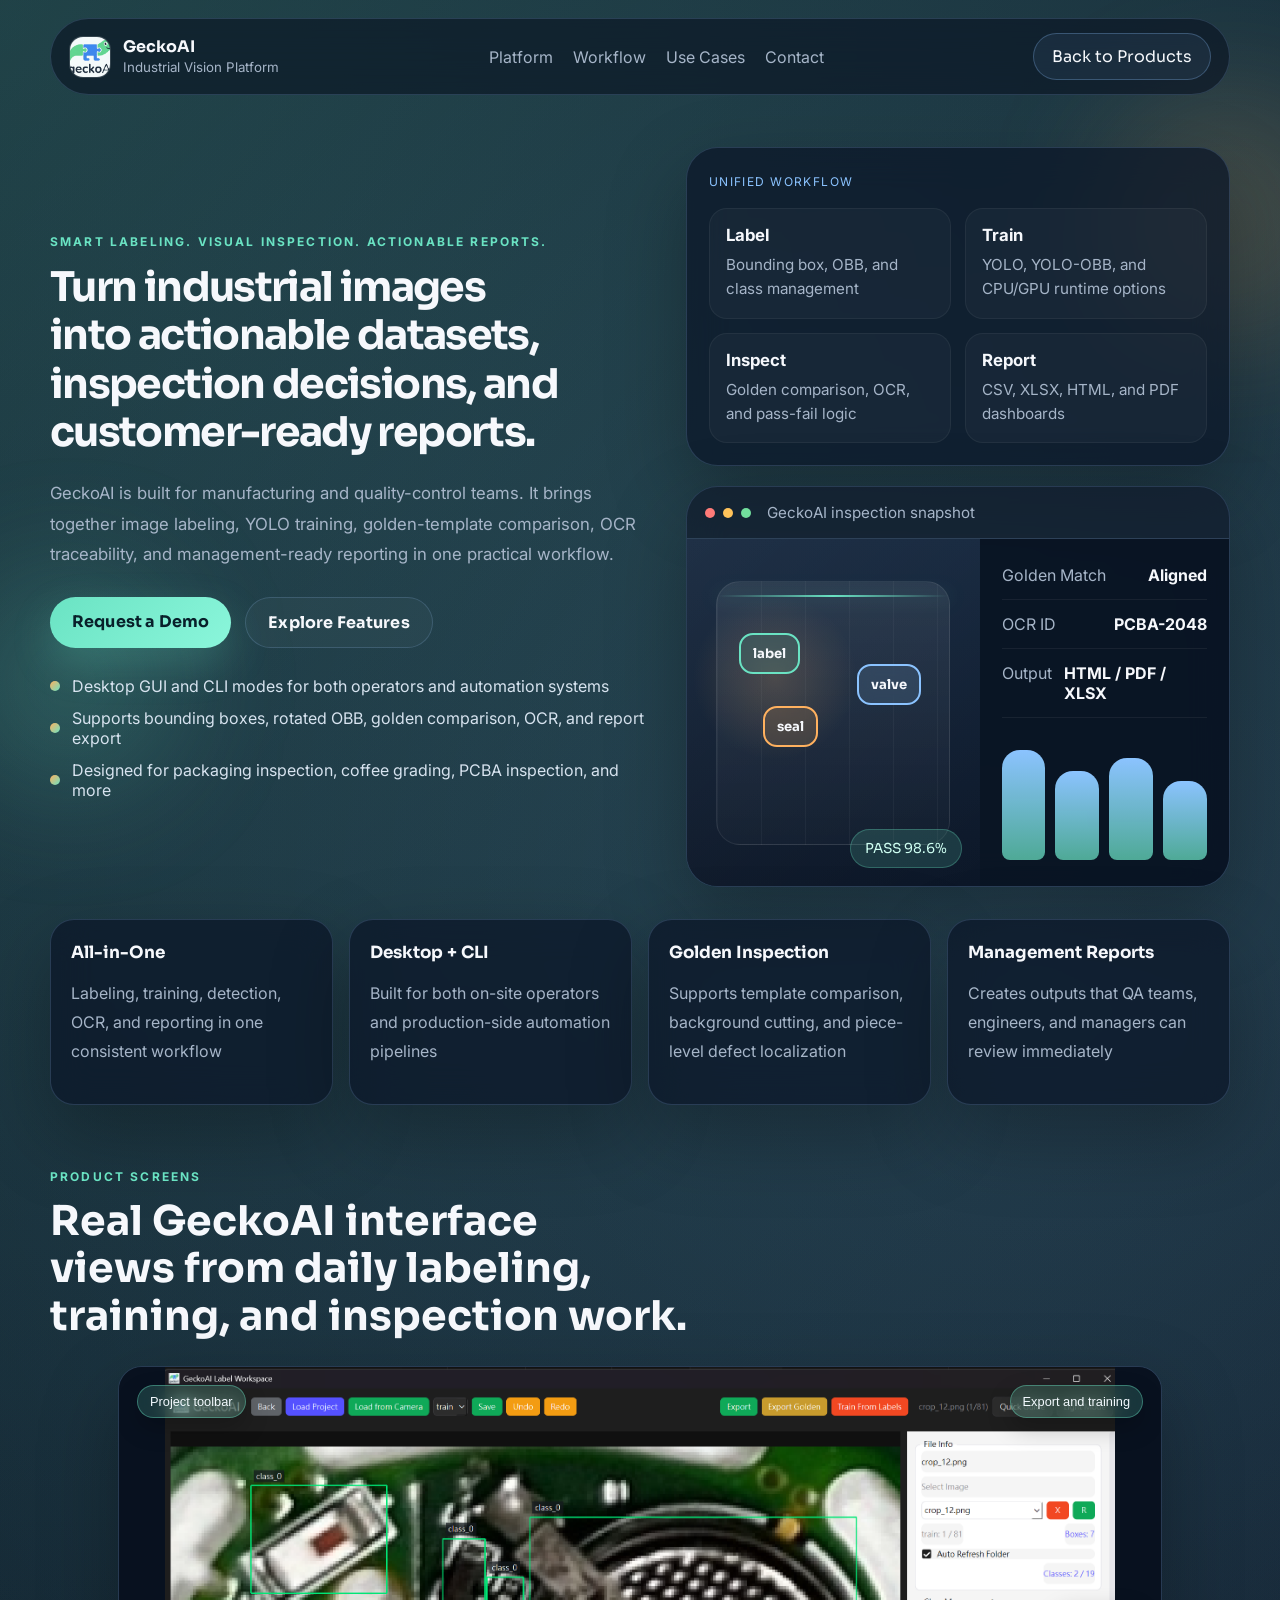
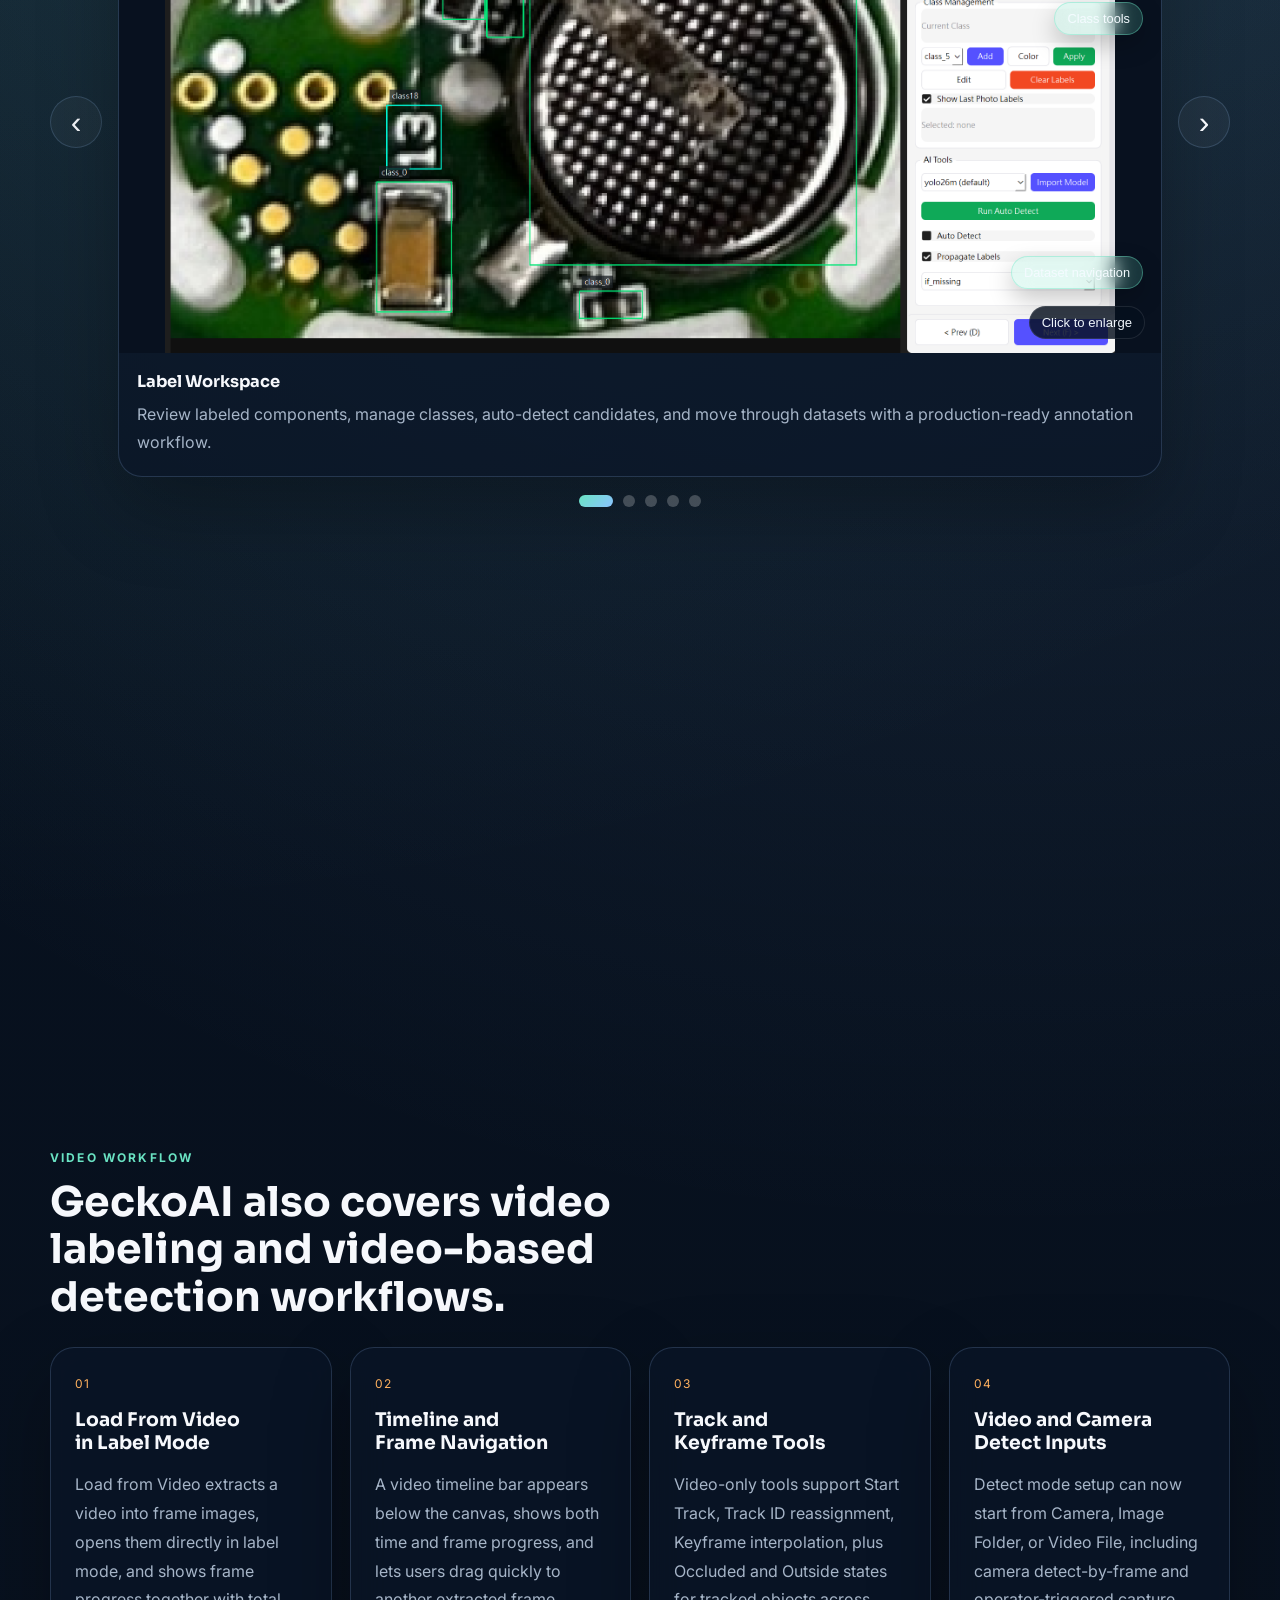
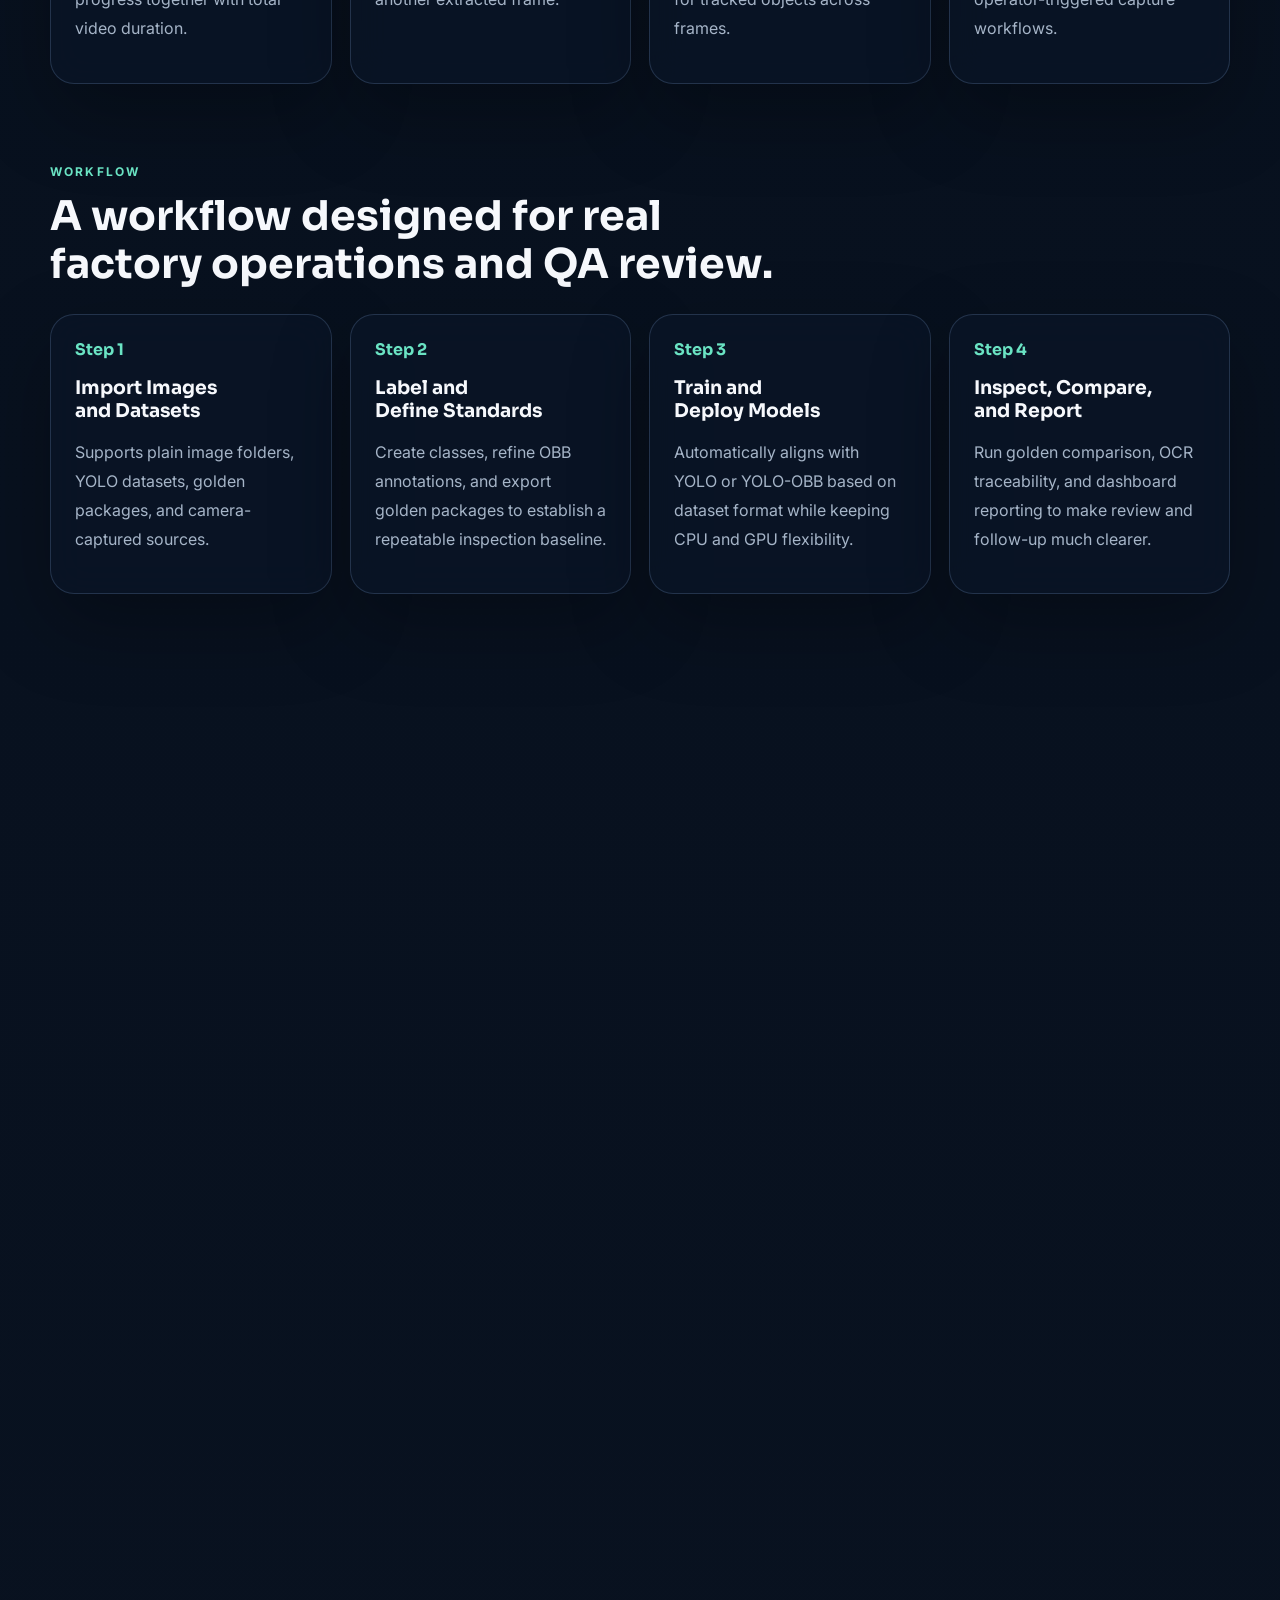
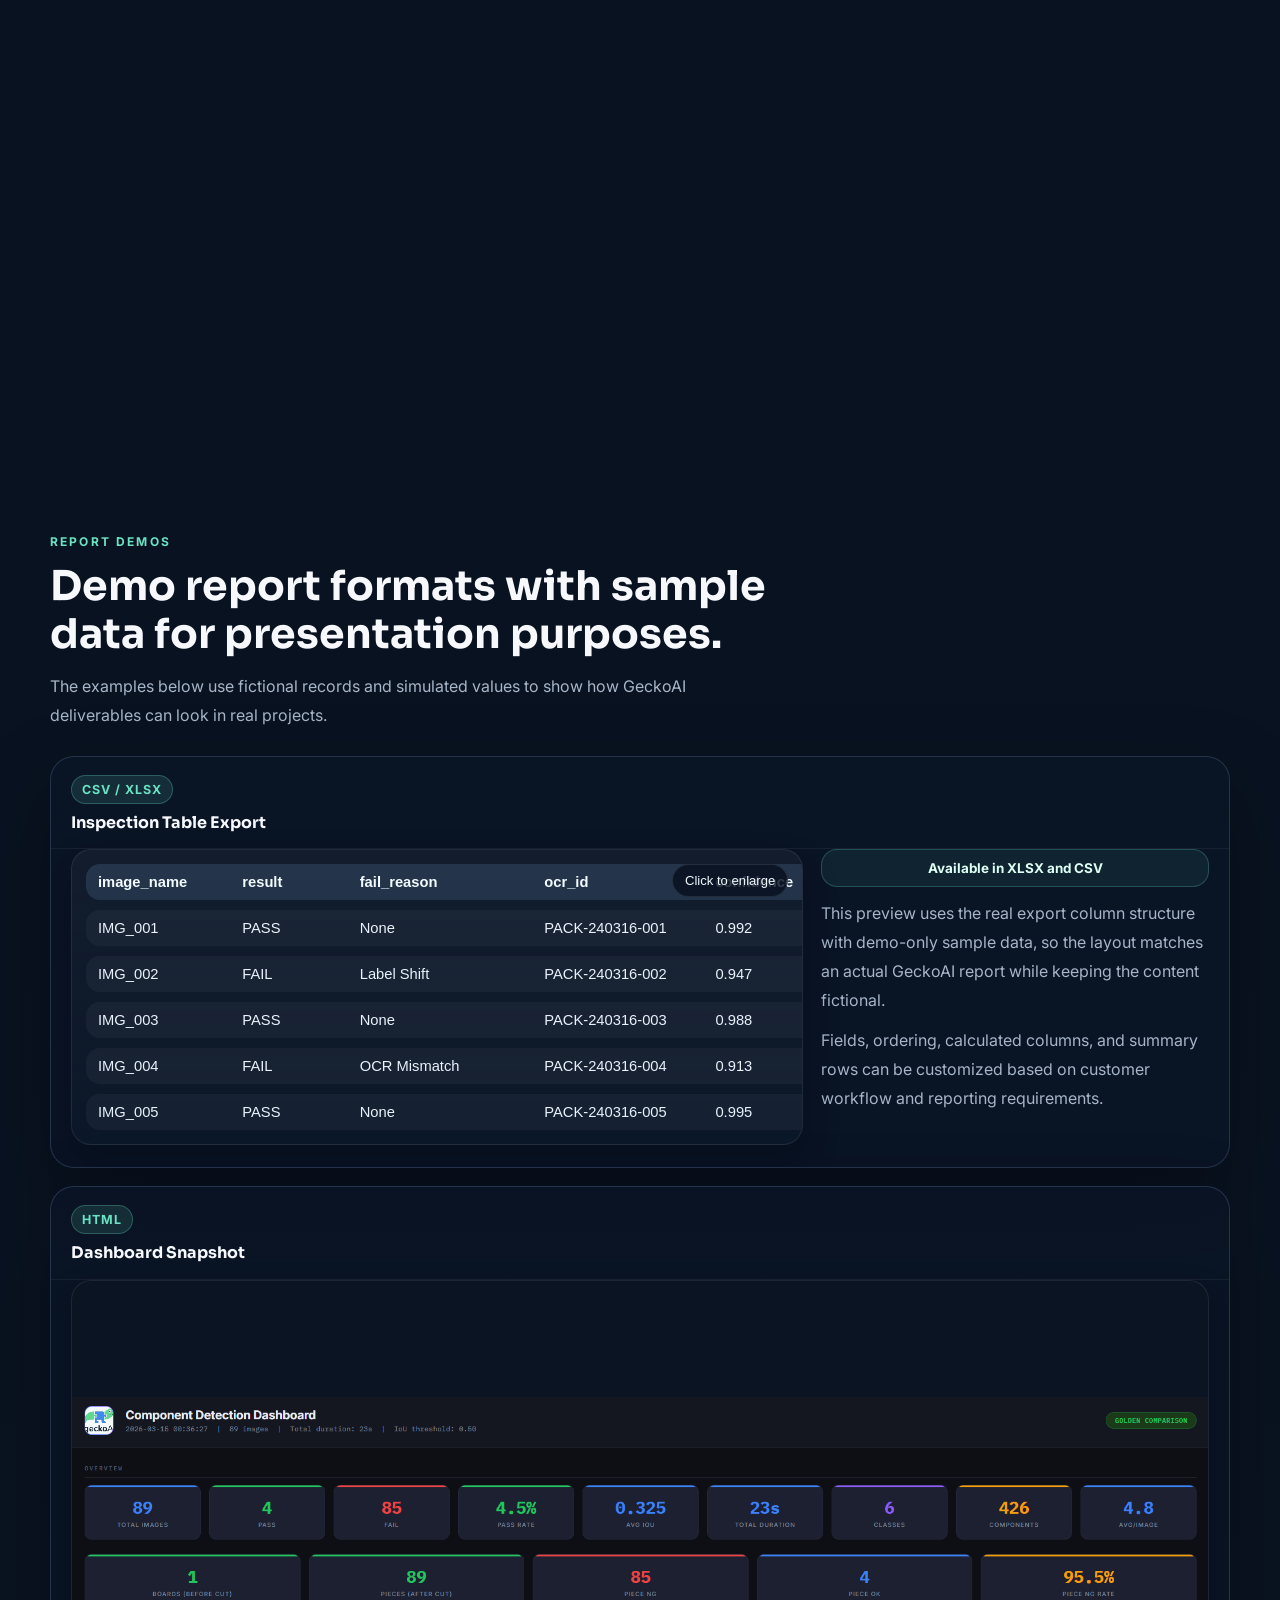
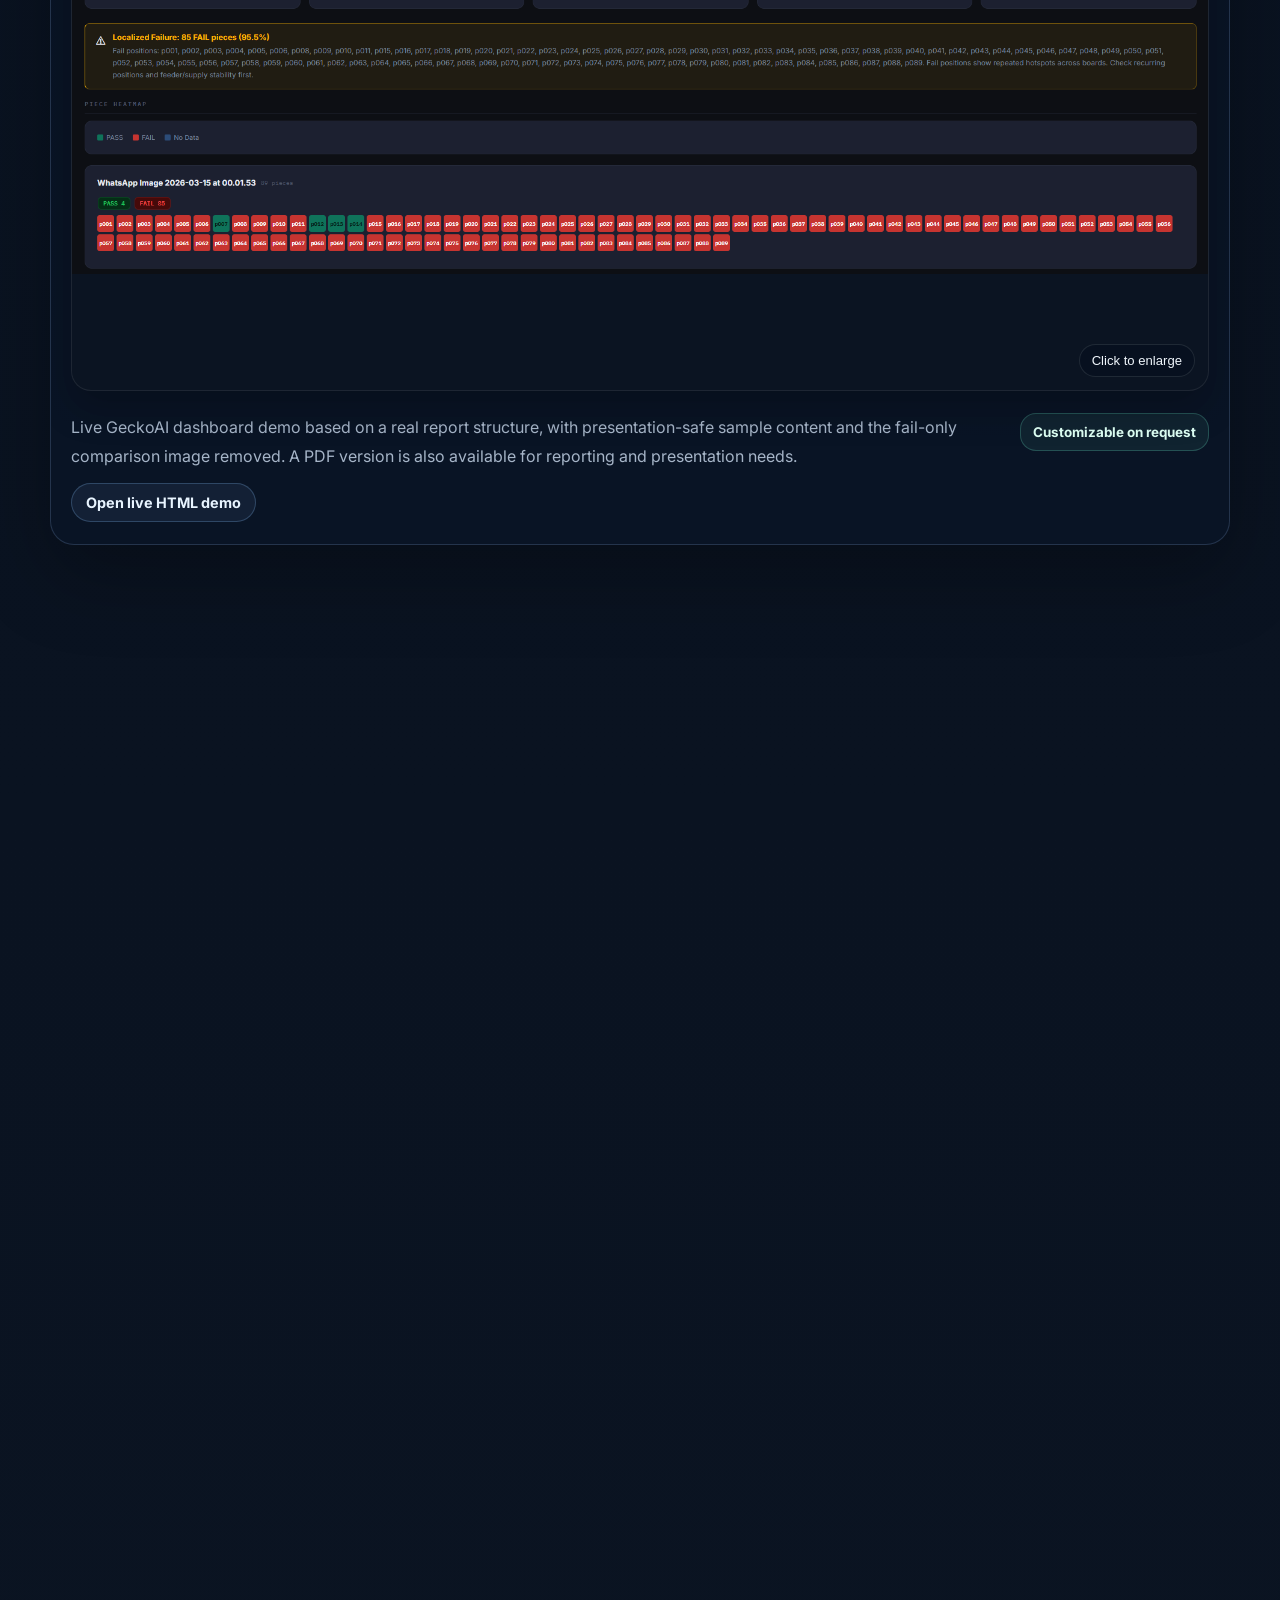
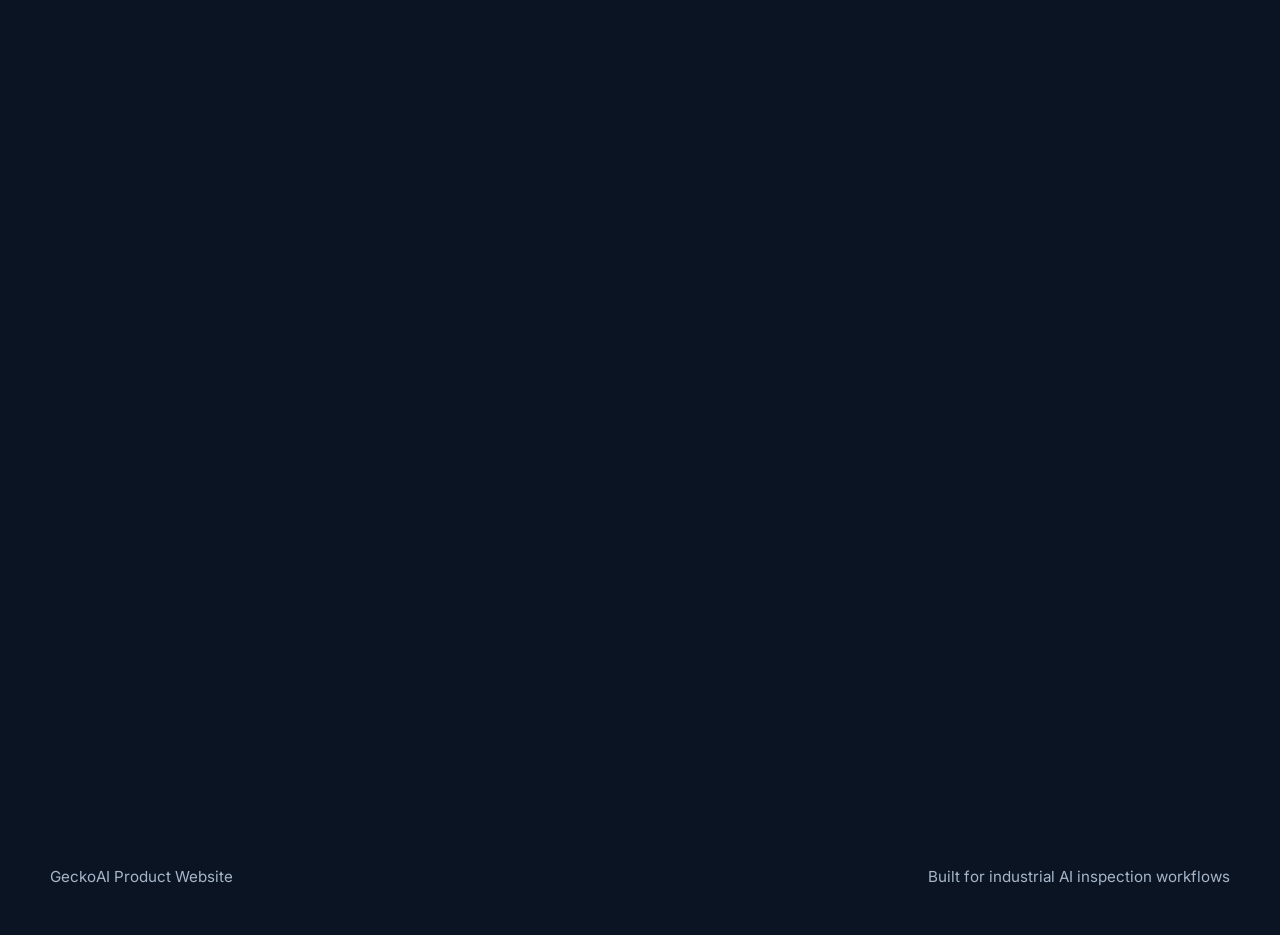
==== commit 34052a6c: "Refine GeckoAI product pages and navigation" ====
--- a/computer-vision.html
+++ b/computer-vision.html
@@ -493,6 +493,35 @@
         </div>
       </section>
 
+      <section class="section reveal" id="hardware-demo">
+        <div class="section-heading">
+          <p class="eyebrow">Hardware Demo</p>
+          <h2>Camera platform demo for live capture and production-side inspection setup.</h2>
+          <p class="section-note">
+            This example shows a small PCB demo platform. The camera hardware workflow can be customized to match different user needs, fixtures, and inspection processes.
+          </p>
+        </div>
+        <div class="report-demo-grid">
+          <article class="report-demo-card report-demo-card-wide">
+            <div class="report-demo-head">
+              <span class="report-demo-type">Camera</span>
+              <strong>Small PCB Camera Platform</strong>
+            </div>
+            <button class="report-preview-button report-image-preview report-image-preview-contain" type="button" data-lightbox-trigger data-lightbox-src="demo-reports/camera_platform.jpg" data-lightbox-title="Camera Platform Demo">
+              <img src="demo-reports/camera_platform.jpg" alt="GeckoAI small PCB camera platform demo" />
+              <span class="report-preview-zoom">Click to enlarge</span>
+            </button>
+            <div class="report-demo-meta">
+              <div class="report-demo-copy">
+                <p>Use a camera-connected inspection setup for live image capture, on-site visual review, and faster production-side image collection before analysis and reporting.</p>
+                <p>This hardware example is a small PCB demo platform, and the overall camera workflow can be adjusted for different products, camera positions, lighting setups, and user requirements.</p>
+              </div>
+              <span class="report-custom-note">Customizable for user needs</span>
+            </div>
+          </article>
+        </div>
+      </section>
+
       <section class="section contact reveal" id="contact">
         <div class="contact-panel">
           <div>
--- a/styles.css
+++ b/styles.css
@@ -30,7 +30,8 @@
 }
 
 a { color: inherit; text-decoration: none; }
-.site-shell { position: relative; overflow: hidden; }
+.nowrap { white-space: nowrap; }
+.site-shell { position: relative; overflow-x: hidden; overflow-y: visible; }
 .site-shell::before,
 .site-shell::after {
   content: "";
@@ -55,7 +56,9 @@
   background: rgba(106, 227, 195, 0.18);
 }
 
-.topbar, main, .footer { position: relative; z-index: 1; }
+.topbar, main, .footer { position: relative; }
+.topbar { z-index: 4; }
+main, .footer { z-index: 1; }
 
 .topbar {
   width: min(calc(100% - 32px), var(--content-width));
@@ -109,6 +112,56 @@
   border-radius: 999px;
   border: 1px solid rgba(139, 195, 255, 0.28);
   background: rgba(139, 195, 255, 0.08);
+  color: var(--text);
+  font-size: 1rem;
+}
+.nav-dropdown {
+  position: relative;
+  z-index: 6;
+}
+.nav-dropdown-toggle {
+  display: inline-flex;
+  align-items: center;
+  justify-content: center;
+  cursor: pointer;
+  user-select: none;
+}
+.nav-dropdown-toggle::after {
+  content: "v";
+  margin-left: 10px;
+  font-size: 0.9rem;
+}
+.nav-dropdown.is-open .nav-dropdown-toggle::after {
+  content: "^";
+}
+.nav-dropdown-menu {
+  position: absolute;
+  top: calc(100% + 10px);
+  right: 0;
+  min-width: 280px;
+  display: grid;
+  gap: 6px;
+  padding: 10px;
+  border-radius: 20px;
+  border: 1px solid var(--line);
+  background: rgba(8, 17, 31, 0.96);
+  backdrop-filter: blur(18px);
+  box-shadow: var(--shadow);
+  z-index: 5;
+  pointer-events: auto;
+}
+.nav-dropdown:not(.is-open) .nav-dropdown-menu {
+  display: none;
+}
+.nav-dropdown-menu a {
+  display: flex;
+  align-items: center;
+  padding: 12px 14px;
+  border-radius: 14px;
+  color: #e7f1fb;
+}
+.nav-dropdown-menu a:hover {
+  background: rgba(139, 195, 255, 0.12);
 }
 main {
   width: min(calc(100% - 32px), var(--content-width));
@@ -120,12 +173,12 @@
   grid-template-columns: minmax(0, 1.05fr) minmax(320px, 0.95fr);
   gap: 34px;
   align-items: center;
-  padding: 76px 0 42px;
+  padding: 52px 0 20px;
 }
 
 .hero-browser {
-  min-height: calc(100vh - 150px);
-  align-items: center;
+  min-height: auto;
+  align-items: start;
 }
 
 .eyebrow {
@@ -139,14 +192,20 @@
 
 .hero h1 {
   margin: 0;
-  font-size: clamp(2.8rem, 6vw, 5rem);
-  line-height: 1.02;
+  font-size: clamp(2.5rem, 5vw, 4.4rem);
+  line-height: 1.08;
   letter-spacing: -0.04em;
+  text-wrap: balance;
 }
 
 .hero h1.hero-title-compact {
-  font-size: clamp(1.9rem, 3.6vw, 3rem);
-  line-height: 1.12;
+  font-size: clamp(1.8rem, 3.2vw, 2.6rem);
+  line-height: 1.18;
+}
+
+.hero h1.hero-title-browser {
+  font-size: clamp(2.2rem, 3.8vw, 3.5rem);
+  white-space: nowrap;
 }
 
 .hero-lead,
@@ -493,12 +552,13 @@
   font-size: 1.05rem;
 }
 
-.section { padding: 58px 0; }
+.section { padding: 40px 0; }
 .section-heading { max-width: 760px; margin-bottom: 26px; }
 .section-heading h2 {
   margin: 0;
-  font-size: clamp(2rem, 4vw, 3.2rem);
-  line-height: 1.08;
+  font-size: clamp(1.8rem, 3.2vw, 2.7rem);
+  line-height: 1.16;
+  text-wrap: balance;
 }
 .section-note {
   margin: 14px 0 0;
@@ -511,7 +571,10 @@
 .scenario-grid,
 .product-grid { display: grid; gap: 18px; }
 .card-grid { grid-template-columns: repeat(4, 1fr); }
-.product-grid { grid-template-columns: repeat(2, minmax(0, 1fr)); }
+.product-grid {
+  grid-template-columns: repeat(2, minmax(0, 1fr));
+  align-items: stretch;
+}
 
 .function-photo-grid,
 .detail-grid,
@@ -764,7 +827,9 @@
 .manual-copy h3 {
   margin: 12px 0 12px;
   font-family: "Sora", sans-serif;
-  font-size: clamp(1.35rem, 3vw, 1.8rem);
+  font-size: clamp(1.25rem, 2.4vw, 1.65rem);
+  line-height: 1.2;
+  text-wrap: balance;
 }
 
 .manual-copy p {
@@ -784,18 +849,45 @@
   padding: 28px;
   box-shadow: var(--shadow);
   backdrop-filter: blur(18px);
+  display: flex;
+  flex-direction: column;
+}
+
+.product-card-link {
+  display: flex;
+  flex-direction: column;
+  height: 100%;
+  transition: transform 180ms ease, border-color 180ms ease, box-shadow 180ms ease;
+}
+
+.product-card-link:hover {
+  transform: translateY(-4px);
+  border-color: rgba(139, 195, 255, 0.32);
+  box-shadow: 0 36px 90px rgba(0, 0, 0, 0.34);
 }
 
 .product-card h3 {
   margin: 18px 0 14px;
   font-family: "Sora", sans-serif;
-  font-size: clamp(1.5rem, 3vw, 2rem);
+  font-size: clamp(1.4rem, 2.5vw, 1.85rem);
+  line-height: 1.18;
+  text-wrap: balance;
 }
 
 .product-card p {
   margin: 0;
   color: var(--muted);
   line-height: 1.8;
+}
+
+.product-strength {
+  margin: 0 0 16px;
+  padding: 12px 14px;
+  border-radius: 16px;
+  background: rgba(255, 177, 95, 0.1);
+  border: 1px solid rgba(255, 177, 95, 0.22);
+  color: #ffe8c8;
+  line-height: 1.6;
 }
 
 .product-card ul {
@@ -847,19 +939,26 @@
 
 .product-card-live {
   background:
-    radial-gradient(circle at top left, rgba(106, 227, 195, 0.16), transparent 32%),
+    radial-gradient(circle at top left, rgba(106, 227, 195, 0.11), transparent 32%),
     linear-gradient(180deg, rgba(10, 22, 39, 0.82), rgba(8, 17, 31, 0.92));
 }
 
 .product-card-upcoming {
   background:
-    radial-gradient(circle at top right, rgba(139, 195, 255, 0.16), transparent 34%),
+    radial-gradient(circle at top right, rgba(139, 195, 255, 0.11), transparent 34%),
     linear-gradient(180deg, rgba(11, 20, 34, 0.84), rgba(8, 17, 31, 0.94));
+}
+
+.product-select-button {
+  min-width: 100%;
+  text-align: center;
+  justify-content: center;
 }
 
 .product-actions {
   justify-content: flex-start;
-  margin-top: 24px;
+  margin-top: auto;
+  padding-top: 24px;
 }
 
 .placeholder-panel {
@@ -895,6 +994,8 @@
 .timeline-step h3 {
   margin: 16px 0 12px;
   font-size: 1.18rem;
+  line-height: 1.22;
+  text-wrap: balance;
 }
 
 .card-index { color: var(--accent-2); }
@@ -1460,6 +1561,14 @@
     flex-wrap: wrap;
     gap: 10px 16px;
   }
+  .nav-dropdown {
+    width: 100%;
+  }
+  .nav-dropdown-menu {
+    left: 0;
+    right: 0;
+    min-width: 0;
+  }
   .hero,
   .stats,
   .card-grid,
@@ -1497,6 +1606,10 @@
   main,
   .footer { width: min(calc(100% - 20px), var(--content-width)); }
   .hero h1 { font-size: 2.5rem; }
+  .hero h1.hero-title-browser {
+    font-size: 2.5rem;
+    white-space: normal;
+  }
   .button,
   .nav-cta {
     width: 100%;
@@ -1566,3 +1679,4 @@
     padding-top: 0;
   }
 }
+
